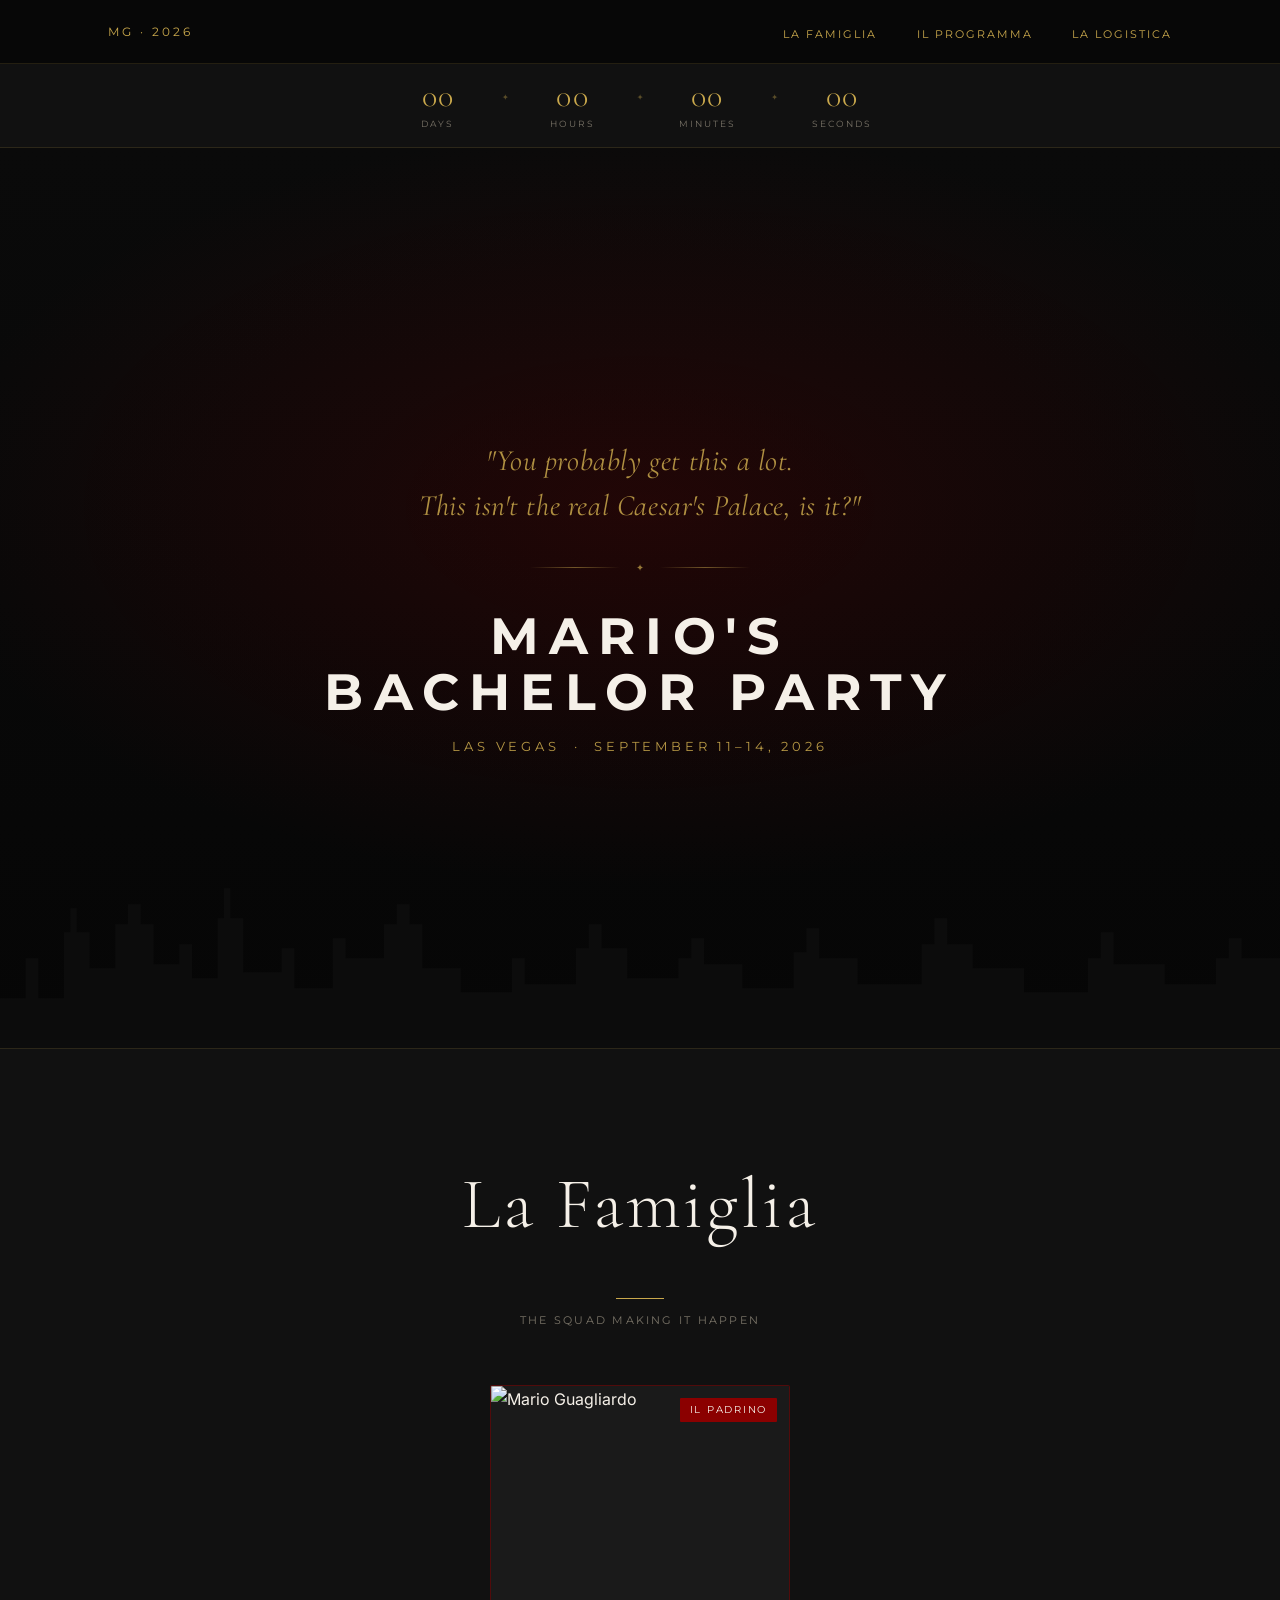
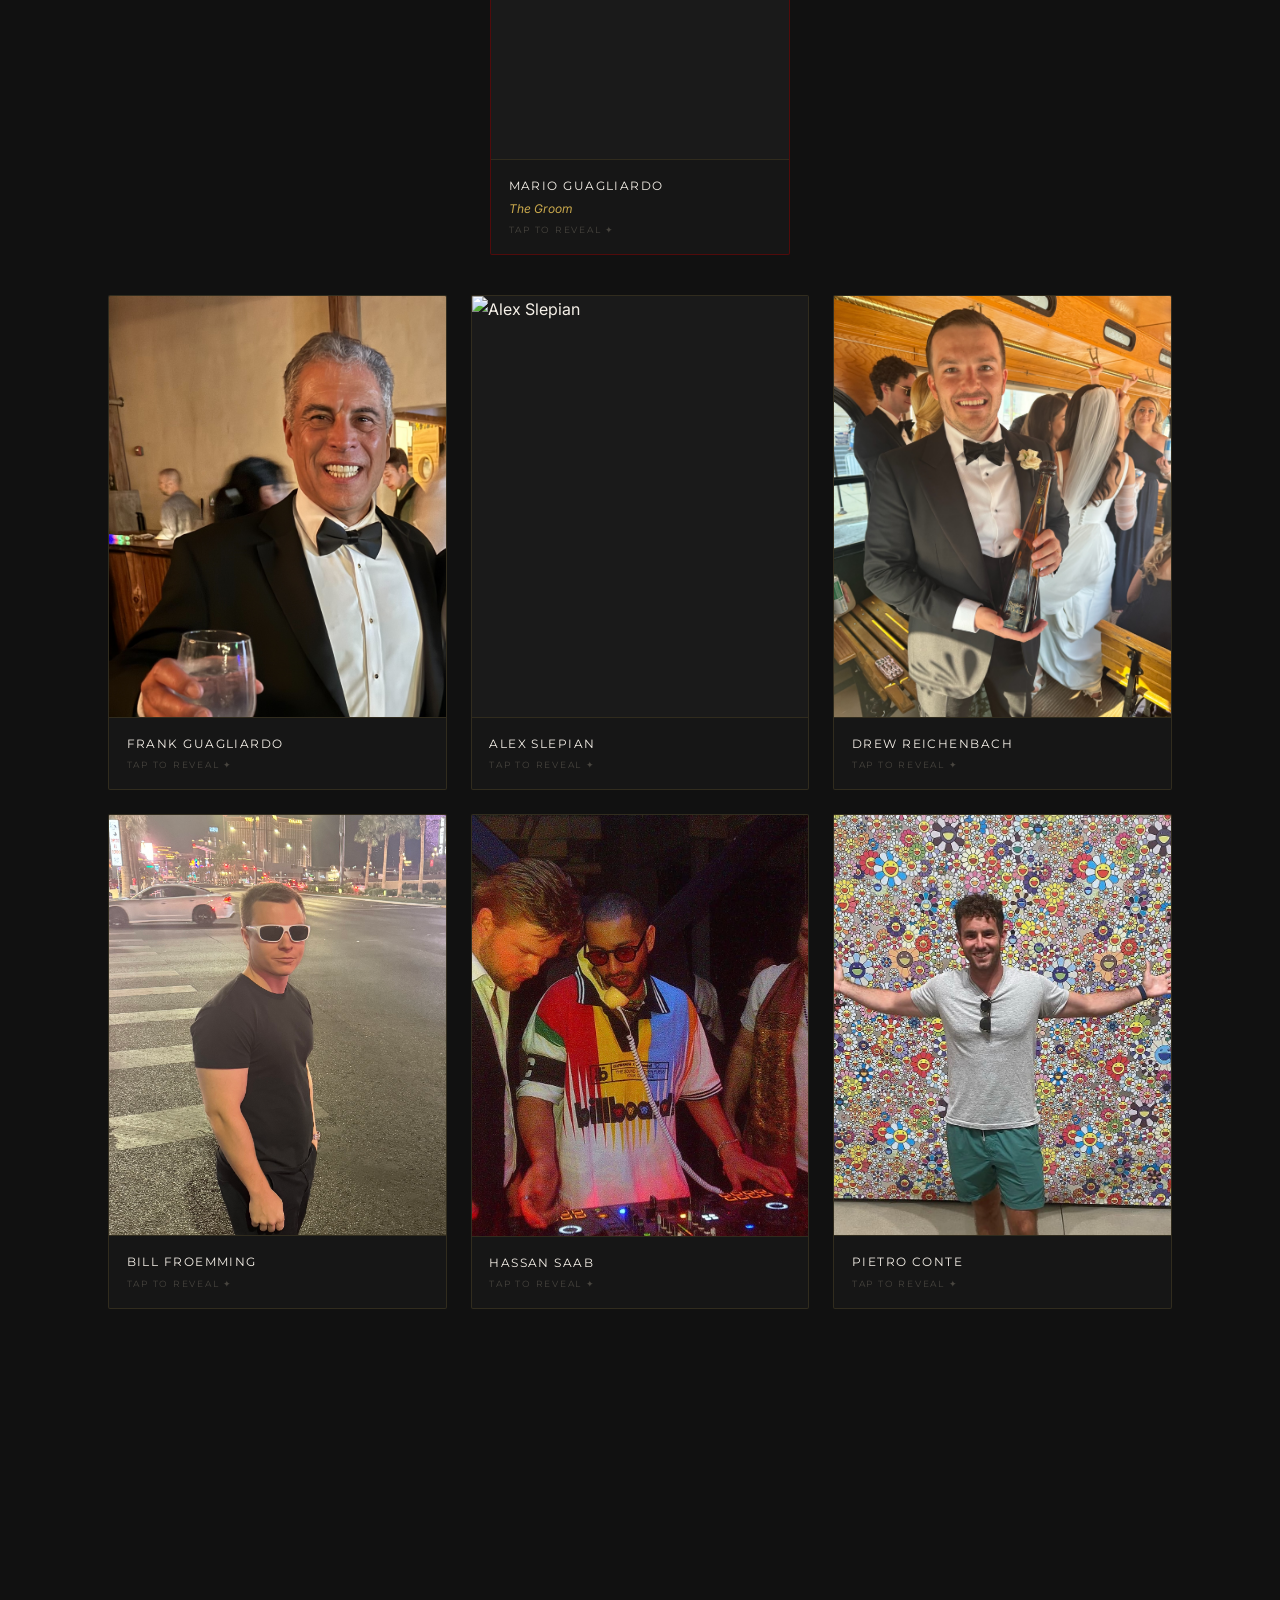
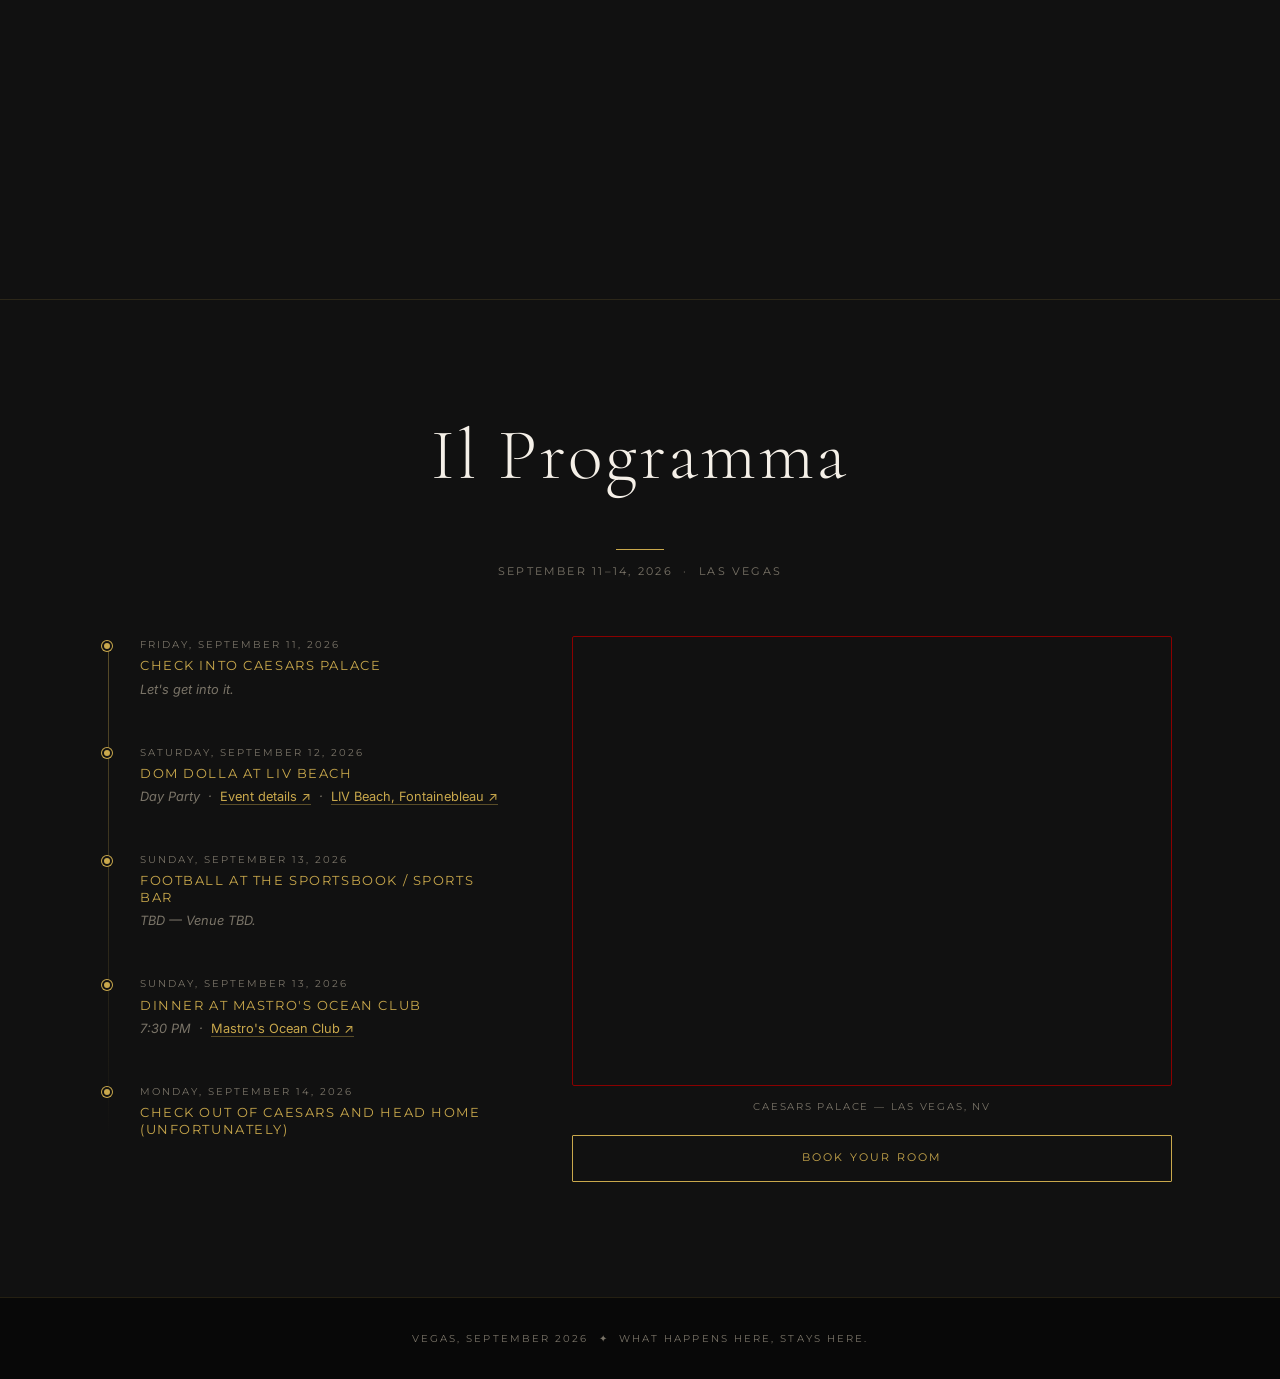
==== index.html @ d6c23fb6 "Add bio for Jack Purdy Co-Authored-By: Claude Opus 4.8 <noreply@anthropic.com>" ====
<!DOCTYPE html>
<html lang="en">
<head>
  <meta charset="UTF-8" />
  <meta name="viewport" content="width=device-width, initial-scale=1.0" />
  <title>Mario's Bachelor Party — Las Vegas 2026</title>
  <link rel="preconnect" href="https://fonts.googleapis.com" />
  <link rel="preconnect" href="https://fonts.gstatic.com" crossorigin />
  <link href="https://fonts.googleapis.com/css2?family=Cormorant+Garamond:ital,wght@0,300;0,400;1,400;1,600&family=Inter:wght@400;600&family=Montserrat:wght@600;700&display=swap" rel="stylesheet" />
  <link rel="stylesheet" href="styles.css" />
</head>
<body>

  <!-- NAV -->
  <nav class="nav" id="nav">
    <div class="nav__inner">
      <span class="nav__logo">MG · 2026</span>
      <ul class="nav__links">
        <li><a class="nav__link" href="#famiglia">La Famiglia</a></li>
        <li><a class="nav__link" href="#itinerary">Il Programma</a></li>
        <li><a class="nav__link" href="logistica.html">La Logistica</a></li>
      </ul>
      <button class="nav__hamburger" id="navHamburger" aria-label="Menu">
        <span></span><span></span><span></span>
      </button>
    </div>
    <div class="nav__mobile" id="navMobile">
      <a class="nav__mobile-link" href="#famiglia">La Famiglia</a>
      <a class="nav__mobile-link" href="#itinerary">Il Programma</a>
      <a class="nav__mobile-link" href="logistica.html">La Logistica</a>
    </div>
  </nav>

  <!-- COUNTDOWN -->
  <div class="countdown" id="countdown">
    <div class="countdown__unit">
      <span class="countdown__num" id="cd-days">--</span>
      <span class="countdown__label">Days</span>
    </div>
    <span class="countdown__sep">✦</span>
    <div class="countdown__unit">
      <span class="countdown__num" id="cd-hours">--</span>
      <span class="countdown__label">Hours</span>
    </div>
    <span class="countdown__sep">✦</span>
    <div class="countdown__unit">
      <span class="countdown__num" id="cd-minutes">--</span>
      <span class="countdown__label">Minutes</span>
    </div>
    <span class="countdown__sep">✦</span>
    <div class="countdown__unit">
      <span class="countdown__num" id="cd-seconds">--</span>
      <span class="countdown__label">Seconds</span>
    </div>
  </div>

  <!-- HERO -->
  <section class="hero" id="hero">
    <div class="hero__bg"></div>
    <div class="hero__content">
      <p class="hero__quote">
        "You probably get this a lot.<br />
        This isn't the real Caesar's Palace, is it?"
      </p>
      <div class="hero__divider">
        <span class="hero__divider-line"></span>
        <span class="hero__divider-ornament">✦</span>
        <span class="hero__divider-line"></span>
      </div>
      <h1 class="hero__title">Mario's Bachelor Party</h1>
      <p class="hero__date">Las Vegas &nbsp;·&nbsp; September 11&ndash;14, 2026</p>
    </div>
    <div class="hero__skyline"></div>
  </section>

  <!-- LA FAMIGLIA -->
  <section class="famiglia" id="famiglia">
    <div class="container">
      <h2 class="section-title">La Famiglia</h2>
      <p class="section-subtitle">The squad making it happen</p>

      <!-- Groom featured -->
      <div class="famiglia__groom-row">
        <div class="famiglia__card famiglia__card--groom is-flippable">
          <div class="card__inner">
            <div class="card__face card__face--front">
              <div class="famiglia__photo-wrap">
                <img src="images/mario.jpg" alt="Mario Guagliardo" loading="lazy" />
                <span class="famiglia__badge">Il Padrino</span>
              </div>
              <div class="famiglia__info">
                <p class="famiglia__name">Mario Guagliardo</p>
                <p class="famiglia__role">The Groom</p>
                <p class="famiglia__hint">Tap to reveal ✦</p>
              </div>
            </div>
            <div class="card__face card__face--back">
              <div class="card__back-content">
                <p class="card__back-name">Mario Guagliardo</p>
                <p class="card__back-epithet">The Italian Stallion</p>
                <div class="card__back-divider"></div>
                <p class="card__back-bio">The man of the hour. The reason we are all descending upon Las Vegas for a weekend that will not be forgotten. Enough said.</p>
              </div>
            </div>
          </div>
        </div>
      </div>

      <!-- Rest of the crew -->
      <div class="famiglia__grid">

        <!-- Frank Guagliardo — flip -->
        <div class="famiglia__card is-flippable">
          <div class="card__inner">
            <div class="card__face card__face--front">
              <div class="famiglia__photo-wrap">
                <img src="images/frankGuagliardo.jpg" alt="Frank Guagliardo" loading="lazy" />
              </div>
              <div class="famiglia__info">
                <p class="famiglia__name">Frank Guagliardo</p>
                <p class="famiglia__hint">Tap to reveal ✦</p>
              </div>
            </div>
            <div class="card__face card__face--back">
              <div class="card__back-content">
                <p class="card__back-name">Frank Guagliardo</p>
                <p class="card__back-epithet">The Don</p>
                <div class="card__back-divider"></div>
                <p class="card__back-bio">Father of the groom and the Don of the Guagliardo family. Former proprietor of the world-renowned Piero's Pizza out of the Chicago suburbs, and a cigar connoisseur of the highest order. Word is his humidor keeps a few Cubans that never bothered clearing customs, and he'll never tell you which.</p>
              </div>
            </div>
          </div>
        </div>

        <!-- Alex Slepian — flip -->
        <div class="famiglia__card is-flippable">
          <div class="card__inner">
            <div class="card__face card__face--front">
              <div class="famiglia__photo-wrap">
                <img src="images/alex.jpg" alt="Alex Slepian" loading="lazy" />
              </div>
              <div class="famiglia__info">
                <p class="famiglia__name">Alex Slepian</p>
                <p class="famiglia__hint">Tap to reveal ✦</p>
              </div>
            </div>
            <div class="card__face card__face--back">
              <div class="card__back-content">
                <p class="card__back-name">Alex Slepian</p>
                <p class="card__back-epithet">The King of New York</p>
                <div class="card__back-divider"></div>
                <p class="card__back-bio">Keeps the city's biggest organizations safe from threats they don't even know exist, including zero-day vulnerabilities most people can't even pronounce. Want to travel somewhere? Alex has already been there. Need a reservation? Consider it done.</p>
              </div>
            </div>
          </div>
        </div>

        <!-- Drew Reichenbach — flip -->
        <div class="famiglia__card is-flippable">
          <div class="card__inner">
            <div class="card__face card__face--front">
              <div class="famiglia__photo-wrap">
                <img src="images/drew.JPG" alt="Drew Reichenbach" loading="lazy" />
              </div>
              <div class="famiglia__info">
                <p class="famiglia__name">Drew Reichenbach</p>
                <p class="famiglia__hint">Tap to reveal ✦</p>
              </div>
            </div>
            <div class="card__face card__face--back">
              <div class="card__back-content">
                <p class="card__back-name">Drew Reichenbach</p>
                <p class="card__back-epithet">The Brooklyn Blur</p>
                <div class="card__back-divider"></div>
                <p class="card__back-bio">Closes nine-figure M&amp;A deals before lunch, then outruns the whole borough by sunset. They say you can't see him coming. Just like his offers.</p>
              </div>
            </div>
          </div>
        </div>

        <!-- Bill Froemming — flip -->
        <div class="famiglia__card is-flippable">
          <div class="card__inner">
            <div class="card__face card__face--front">
              <div class="famiglia__photo-wrap">
                <img src="images/bill.jpg" alt="Bill Froemming" loading="lazy" />
              </div>
              <div class="famiglia__info">
                <p class="famiglia__name">Bill Froemming</p>
                <p class="famiglia__hint">Tap to reveal ✦</p>
              </div>
            </div>
            <div class="card__face card__face--back">
              <div class="card__back-content">
                <p class="card__back-name">Bill Froemming</p>
                <p class="card__back-epithet">The Consigliere</p>
                <div class="card__back-divider"></div>
                <p class="card__back-bio">Silicon Valley's most prolific agentic AI auditing expert. Once Bill gets going, you can't stop him. Like a slot machine that hit jackpot and never stopped spinning. Vegas doesn't know what's coming.</p>
              </div>
            </div>
          </div>
        </div>

        <!-- Hassan Saab — flip -->
        <div class="famiglia__card is-flippable">
          <div class="card__inner">
            <div class="card__face card__face--front">
              <div class="famiglia__photo-wrap">
                <img src="images/hassan.jpg" alt="Hassan Saab" loading="lazy" />
              </div>
              <div class="famiglia__info">
                <p class="famiglia__name">Hassan Saab</p>
                <p class="famiglia__hint">Tap to reveal ✦</p>
              </div>
            </div>
            <div class="card__face card__face--back">
              <div class="card__back-content">
                <p class="card__back-name">Hassan Saab</p>
                <p class="card__back-epithet">Guapi Papi</p>
                <div class="card__back-divider"></div>
                <p class="card__back-bio">Forward deployed engineer by day. By night, he becomes Guapi Papi: DJ, smoke machine, and honorary Colombian national. The family's international man of mystery, and he never misses a drop.</p>
              </div>
            </div>
          </div>
        </div>

        <!-- Pietro Conte — flip -->
        <div class="famiglia__card is-flippable">
          <div class="card__inner">
            <div class="card__face card__face--front">
              <div class="famiglia__photo-wrap">
                <img src="images/pietro.jpg" alt="Pietro Conte" loading="lazy" />
              </div>
              <div class="famiglia__info">
                <p class="famiglia__name">Pietro Conte</p>
                <p class="famiglia__hint">Tap to reveal ✦</p>
              </div>
            </div>
            <div class="card__face card__face--back">
              <div class="card__back-content">
                <p class="card__back-name">Pietro Conte</p>
                <p class="card__back-epithet">The OG</p>
                <div class="card__back-divider"></div>
                <p class="card__back-bio">A true Italian OG from the formidable streets of Addison, Illinois. The longest-standing member of La Famiglia, he's known Mario before any of us. Currently the best-dressed man in Marina Del Rey, and it isn't close.</p>
              </div>
            </div>
          </div>
        </div>

        <!-- Adam Howaniec — flip -->
        <div class="famiglia__card is-flippable">
          <div class="card__inner">
            <div class="card__face card__face--front">
              <div class="famiglia__photo-wrap">
                <img src="images/adam.jpg" alt="Adam Howaniec" loading="lazy" />
              </div>
              <div class="famiglia__info">
                <p class="famiglia__name">Adam Howaniec</p>
                <p class="famiglia__hint">Tap to reveal ✦</p>
              </div>
            </div>
            <div class="card__face card__face--back">
              <div class="card__back-content">
                <p class="card__back-name">Adam Howaniec</p>
                <p class="card__back-epithet">The Cincinnati Streak</p>
                <div class="card__back-divider"></div>
                <p class="card__back-bio">Cincinnati's most dangerous export. On the mountain he's a streak of lightning. Blink and he's already at the bottom, three drinks deep into après ski, wondering what took you so long.</p>
              </div>
            </div>
          </div>
        </div>

        <!-- Jack Purdy — flip -->
        <div class="famiglia__card is-flippable">
          <div class="card__inner">
            <div class="card__face card__face--front">
              <div class="famiglia__photo-wrap">
                <img src="images/jack2.jpg" alt="Jack Purdy" loading="lazy" />
              </div>
              <div class="famiglia__info">
                <p class="famiglia__name">Jack Purdy</p>
                <p class="famiglia__hint">Tap to reveal ✦</p>
              </div>
            </div>
            <div class="card__face card__face--back">
              <div class="card__back-content">
                <p class="card__back-name">Jack Purdy</p>
                <p class="card__back-epithet">Triple Levered</p>
                <div class="card__back-divider"></div>
                <p class="card__back-bio">A Manhattan finance guy who lives triple levered, in the markets and everywhere else. Shares a birthday with Bryce Harper, though only one of them brings it up. Rode with the groom for Indiana's Rose Bowl and national championship victories, and is happiest in Miami: poolside, sprawled across the largest surface he can find.</p>
              </div>
            </div>
          </div>
        </div>

        <!-- Charlie Kelsey — flip -->
        <div class="famiglia__card is-flippable">
          <div class="card__inner">
            <div class="card__face card__face--front">
              <div class="famiglia__photo-wrap">
                <img src="images/charlie.jpeg" alt="Charlie Kelsey" loading="lazy" />
              </div>
              <div class="famiglia__info">
                <p class="famiglia__name">Charlie Kelsey</p>
                <p class="famiglia__hint">Tap to reveal ✦</p>
              </div>
            </div>
            <div class="card__face card__face--back">
              <div class="card__back-content">
                <p class="card__back-name">Charlie Kelsey</p>
                <p class="card__back-epithet">The Closing Argument</p>
                <div class="card__back-divider"></div>
                <p class="card__back-bio">Hailing from the hills of Palo Alto, Charlie can find a loophole in any contract before you've finished reading the first page. On weekends he's fully unreachable — 49ers bucket hat locked in, cornhole bag in hand, posted at Tower 22 in Santa Monica, not a single billable hour in sight.</p>
              </div>
            </div>
          </div>
        </div>

        <!-- Jason Aarni — flip -->
        <div class="famiglia__card is-flippable">
          <div class="card__inner">
            <div class="card__face card__face--front">
              <div class="famiglia__photo-wrap">
                <img src="images/jason.jpeg" alt="Jason Aarni" loading="lazy" />
              </div>
              <div class="famiglia__info">
                <p class="famiglia__name">Jason Aarni</p>
                <p class="famiglia__hint">Tap to reveal ✦</p>
              </div>
            </div>
            <div class="card__face card__face--back">
              <div class="card__back-content">
                <p class="card__back-name">Jason Aarni</p>
                <p class="card__back-epithet">The Liquidity Provider</p>
                <div class="card__back-divider"></div>
                <p class="card__back-bio">Works in crypto, which means he spends all day explaining what he does and nobody's any closer to understanding it. Beats Charlie at cornhole every weekend at Tower 22, a fact Charlie disputes. Has painted his nails, though never pink like Caleb Williams.</p>
              </div>
            </div>
          </div>
        </div>

        <!-- Cal Zahn — flip -->
        <div class="famiglia__card is-flippable">
          <div class="card__inner">
            <div class="card__face card__face--front">
              <div class="famiglia__photo-wrap">
                <img src="images/calZahn.jpg" alt="Cal Zahn" loading="lazy" />
              </div>
              <div class="famiglia__info">
                <p class="famiglia__name">Cal Zahn</p>
                <p class="famiglia__hint">Tap to reveal ✦</p>
              </div>
            </div>
            <div class="card__face card__face--back">
              <div class="card__back-content">
                <p class="card__back-name">Cal Zahn</p>
                <p class="card__back-epithet">The Doctor Is In</p>
                <div class="card__back-divider"></div>
                <p class="card__back-bio">A doctor in training putting down roots in Austin, and a proud Iowa Hawkeye a long way from the cornfields. He ran track back in the day and still moves like it, which explains his standing as the family's resident dance-floor surgeon. Too smart for his own good, and the only man who can diagnose you and out-dance you on the same night.</p>
              </div>
            </div>
          </div>
        </div>

        <!-- Gio Culotta — flip -->
        <div class="famiglia__card is-flippable">
          <div class="card__inner">
            <div class="card__face card__face--front">
              <div class="famiglia__photo-wrap">
                <img src="images/gioCulotta.jpg" alt="Gio Culotta" loading="lazy" />
              </div>
              <div class="famiglia__info">
                <p class="famiglia__name">Gio Culotta</p>
                <p class="famiglia__hint">Tap to reveal ✦</p>
              </div>
            </div>
            <div class="card__face card__face--back">
              <div class="card__back-content">
                <p class="card__back-name">Gio Culotta</p>
                <p class="card__back-epithet">The Rebuttal</p>
                <div class="card__back-divider"></div>
                <p class="card__back-bio">By his own admission, the drunkest girl at the party. Moves freight for a living and talks trash for free, a professional heckler with his sights set squarely on the Closing Argument's crown. Here for exactly one thing: a good time.</p>
              </div>
            </div>
          </div>
        </div>

        <!-- Joseph Eberhardt — flip -->
        <div class="famiglia__card is-flippable">
          <div class="card__inner">
            <div class="card__face card__face--front">
              <div class="famiglia__photo-wrap">
                <img src="images/josephEberhardt.jpg" alt="Joe Eberhardt" loading="lazy" />
              </div>
              <div class="famiglia__info">
                <p class="famiglia__name">Joe Eberhardt</p>
                <p class="famiglia__hint">Tap to reveal ✦</p>
              </div>
            </div>
            <div class="card__face card__face--back">
              <div class="card__back-content">
                <p class="card__back-name">Joe Eberhardt</p>
                <p class="card__back-epithet">The Conductor</p>
                <div class="card__back-divider"></div>
                <p class="card__back-bio">The self-appointed Crossroads of America. He bleeds Purdue black and gold, goes die-hard for anything with Indiana on it, and can clear a plate of wings faster than you can name the sauce. Runs on old-school rap and whiskey, usually at the same time.</p>
              </div>
            </div>
          </div>
        </div>

        <!-- Joe Toia — flip -->
        <div class="famiglia__card is-flippable">
          <div class="card__inner">
            <div class="card__face card__face--front">
              <div class="famiglia__photo-wrap">
                <img src="images/joeToia.jpeg" alt="Joe Toia" loading="lazy" />
              </div>
              <div class="famiglia__info">
                <p class="famiglia__name">Joe Toia</p>
                <p class="famiglia__hint">Tap to reveal ✦</p>
              </div>
            </div>
            <div class="card__face card__face--back">
              <div class="card__back-content">
                <p class="card__back-name">Joe Toia</p>
                <p class="card__back-epithet">Il Cugino</p>
                <div class="card__back-divider"></div>
                <p class="card__back-bio">Blood of the groom and proud of it. He holds it down in Scottsdale with a Captain and Coke never far away, and bleeds Bears blue every fall. Generous enough to share his YouTube TV login with the groom, so Mario never misses a Sunday. Family is family.</p>
              </div>
            </div>
          </div>
        </div>

        <!-- Brian Norton — flip -->
        <div class="famiglia__card is-flippable">
          <div class="card__inner">
            <div class="card__face card__face--front">
              <div class="famiglia__photo-wrap">
                <img src="images/brianNortan.jpg" alt="Brian Norton" loading="lazy" />
              </div>
              <div class="famiglia__info">
                <p class="famiglia__name">Brian Norton</p>
                <p class="famiglia__hint">Tap to reveal ✦</p>
              </div>
            </div>
            <div class="card__face card__face--back">
              <div class="card__back-content">
                <p class="card__back-name">Brian Norton</p>
                <p class="card__back-epithet">The Controller</p>
                <div class="card__back-divider"></div>
                <p class="card__back-bio">Guides planes safely to the ground by day, then attacks a Tough Mudder course like he's clearing it for final approach. A father of two from the Chicago suburbs, die-hard Bears fan, and the fantasy football oracle everyone texts before locking in a lineup.</p>
              </div>
            </div>
          </div>
        </div>

        <!-- Andrew McKean — flip -->
        <div class="famiglia__card is-flippable">
          <div class="card__inner">
            <div class="card__face card__face--front">
              <div class="famiglia__photo-wrap">
                <img src="images/andrewMckean.jpeg" alt="Andrew McKean" loading="lazy" />
              </div>
              <div class="famiglia__info">
                <p class="famiglia__name">Andrew McKean</p>
                <p class="famiglia__hint">Tap to reveal ✦</p>
              </div>
            </div>
            <div class="card__face card__face--back">
              <div class="card__back-content">
                <p class="card__back-name">Andrew McKean</p>
                <p class="card__back-epithet">The Mile High Cowboy</p>
                <div class="card__back-divider"></div>
                <p class="card__back-bio">A die-hard Cowboys fan marooned in the mountains of Denver, where he's one saddle and a pair of spurs short of the real thing. Highland Park Giant turned Indiana Hoosier, now a father of two who thrives as the grill master with an IPA in hand. Yeehaw, a mile above sea level.</p>
              </div>
            </div>
          </div>
        </div>

      </div>
    </div>
  </section>

  <!-- ITINERARY -->
  <section class="itinerary" id="itinerary">
    <div class="container">
      <h2 class="section-title">Il Programma</h2>
      <p class="section-subtitle">September 11&ndash;14, 2026 &nbsp;·&nbsp; Las Vegas</p>
      <div class="itinerary__layout">

        <div class="itinerary__timeline-wrap">
          <ol class="timeline">
            <li class="timeline__event timeline__event--confirmed">
              <div class="timeline__node"></div>
              <p class="timeline__date">Friday, September 11, 2026</p>
              <p class="timeline__event-name">Check into Caesars Palace</p>
              <p class="timeline__detail">Let's get into it.</p>
            </li>
            <li class="timeline__event timeline__event--confirmed">
              <div class="timeline__node"></div>
              <p class="timeline__date">Saturday, September 12, 2026</p>
              <p class="timeline__event-name">Dom Dolla at LIV Beach</p>
              <p class="timeline__detail">
                Day Party &nbsp;&middot;&nbsp;
                <a href="https://www.fontainebleaulasvegas.com/nightlife/liv/dom-dolla/" target="_blank" rel="noopener noreferrer">Event details &#8599;</a>
                &nbsp;&middot;&nbsp;
                <a href="https://maps.google.com/?q=LIV+Beach+Fontainebleau+Las+Vegas" target="_blank" rel="noopener noreferrer">LIV Beach, Fontainebleau &#8599;</a>
              </p>
            </li>
            <li class="timeline__event timeline__event--confirmed">
              <div class="timeline__node"></div>
              <p class="timeline__date">Sunday, September 13, 2026</p>
              <p class="timeline__event-name">Football at the Sportsbook / Sports Bar</p>
              <p class="timeline__detail">TBD &mdash; Venue TBD.</p>
            </li>
            <li class="timeline__event timeline__event--confirmed">
              <div class="timeline__node"></div>
              <p class="timeline__date">Sunday, September 13, 2026</p>
              <p class="timeline__event-name">Dinner at Mastro's Ocean Club</p>
              <p class="timeline__detail">
                7:30 PM &nbsp;&middot;&nbsp;
                <a href="https://maps.google.com/?q=Mastro's+Ocean+Club+Las+Vegas" target="_blank" rel="noopener noreferrer">Mastro's Ocean Club &#8599;</a>
              </p>
            </li>
            <li class="timeline__event timeline__event--confirmed">
              <div class="timeline__node"></div>
              <p class="timeline__date">Monday, September 14, 2026</p>
              <p class="timeline__event-name">Check Out of Caesars and Head Home (Unfortunately)</p>
            </li>
          </ol>
        </div>

        <div class="itinerary__map-col">
          <div class="itinerary__map-wrap">
            <iframe
              src="https://maps.google.com/maps?q=Caesars+Palace+Las+Vegas&t=&z=16&ie=UTF8&iwloc=&output=embed"
              title="Caesars Palace Las Vegas"
              allowfullscreen
              loading="lazy"
              referrerpolicy="no-referrer-when-downgrade">
            </iframe>
          </div>
          <p class="itinerary__map-label">Caesars Palace &mdash; Las Vegas, NV</p>
          <a
            class="itinerary__book-btn"
            href="https://www.caesars.com/book/room-list?arrivalDate=09/11/2026&departureDate=09/14/2026&dateSearchFormat=exact-dates&propCode=clv"
            target="_blank"
            rel="noopener noreferrer"
          >Book Your Room</a>
        </div>

      </div>
    </div>
  </section>

  <!-- FOOTER -->
  <footer class="footer">
    <p class="footer__text">Vegas, September 2026 &nbsp;✦&nbsp; What happens here, stays here.</p>
  </footer>

  <script src="script.js"></script>
</body>
</html>
---- styles.css ----
/* ============================================================
   TOKENS
   ============================================================ */
:root {
  --color-bg:       #080808;
  --color-surface:  #111111;
  --color-surface2: #161616;
  --color-red:      #8B0000;
  --color-gold:     #C9A84C;
  --color-gold-pop: #FFD700;
  --color-text:     #F5F0E8;
  --color-muted:    #7a7468;
  --color-border:   rgba(201, 168, 76, 0.15);
  --flights-line:   rgba(201, 168, 76, 0.35);

  --font-headline: 'Cormorant Garamond', Georgia, serif;
  --font-body:     'Inter', system-ui, sans-serif;
  --font-label:    'Montserrat', sans-serif;

  --nav-height: 64px;
  --container-max: 1160px;
  --container-pad: clamp(1.25rem, 5vw, 3rem);
  --section-pad: clamp(5rem, 9vw, 8rem);

  --ease: cubic-bezier(0.4, 0, 0.2, 1);
}

/* ============================================================
   RESET & BASE
   ============================================================ */
*, *::before, *::after { box-sizing: border-box; margin: 0; padding: 0; }

html { scroll-behavior: smooth; }

body {
  background: var(--color-bg);
  color: var(--color-text);
  font-family: var(--font-body);
  font-size: clamp(0.9rem, 1.5vw, 1rem);
  line-height: 1.65;
  -webkit-font-smoothing: antialiased;
  overflow-x: hidden;
}

img { display: block; max-width: 100%; }

/* ============================================================
   UTILITIES
   ============================================================ */
.container {
  max-width: var(--container-max);
  margin: 0 auto;
  padding: 0 var(--container-pad);
}

.section-title {
  font-family: var(--font-headline);
  font-size: clamp(2.8rem, 6vw, 4.5rem);
  font-weight: 300;
  letter-spacing: 0.04em;
  text-align: center;
  color: var(--color-text);
  line-height: 1.1;
}

.section-title::after {
  content: '';
  display: block;
  width: 48px;
  height: 1px;
  background: var(--color-gold);
  margin: 0.75em auto 0;
}

.section-subtitle {
  font-family: var(--font-label);
  font-size: 0.7rem;
  letter-spacing: 0.2em;
  text-transform: uppercase;
  color: var(--color-muted);
  text-align: center;
  margin-top: 0.75rem;
  margin-bottom: 3.5rem;
}

/* ============================================================
   NAV
   ============================================================ */
.nav {
  position: sticky;
  top: 0;
  z-index: 1000;
  background: rgba(8, 8, 8, 0.92);
  -webkit-backdrop-filter: blur(14px);
  backdrop-filter: blur(14px);
  border-bottom: 1px solid var(--color-border);
  height: var(--nav-height);
}

.nav__inner {
  max-width: var(--container-max);
  margin: 0 auto;
  padding: 0 var(--container-pad);
  height: var(--nav-height);
  display: flex;
  align-items: center;
  justify-content: space-between;
}

.nav__logo {
  font-family: var(--font-label);
  font-size: 0.75rem;
  letter-spacing: 0.25em;
  color: var(--color-gold);
  text-transform: uppercase;
}

.nav__links {
  display: flex;
  gap: 2.5rem;
  list-style: none;
}

.nav__link {
  font-family: var(--font-label);
  font-size: 0.68rem;
  letter-spacing: 0.18em;
  text-transform: uppercase;
  color: var(--color-gold);
  text-decoration: none;
  position: relative;
  transition: color 0.2s var(--ease);
}

.nav__link::after {
  content: '';
  position: absolute;
  bottom: -3px;
  left: 0;
  width: 0;
  height: 1px;
  background: var(--color-gold-pop);
  transition: width 0.25s var(--ease);
}

.nav__link:hover { color: var(--color-gold-pop); }
.nav__link:hover::after,
.nav__link--active::after { width: 100%; }
.nav__link--active { color: var(--color-gold-pop); }

/* Hamburger */
.nav__hamburger {
  display: none;
  flex-direction: column;
  gap: 5px;
  background: none;
  border: none;
  cursor: pointer;
  padding: 4px;
}

.nav__hamburger span {
  display: block;
  width: 22px;
  height: 1.5px;
  background: var(--color-gold);
  transition: transform 0.2s var(--ease), opacity 0.2s;
}

.nav__hamburger.is-open span:nth-child(1) { transform: translateY(6.5px) rotate(45deg); }
.nav__hamburger.is-open span:nth-child(2) { opacity: 0; }
.nav__hamburger.is-open span:nth-child(3) { transform: translateY(-6.5px) rotate(-45deg); }

/* Mobile nav drawer */
.nav__mobile {
  display: none;
  flex-direction: column;
  background: rgba(8, 8, 8, 0.98);
  border-top: 1px solid var(--color-border);
  padding: 1.25rem var(--container-pad);
  gap: 1.25rem;
}

.nav__mobile.is-open { display: flex; }

.nav__mobile-link {
  font-family: var(--font-label);
  font-size: 0.75rem;
  letter-spacing: 0.18em;
  text-transform: uppercase;
  color: var(--color-gold);
  text-decoration: none;
}

@media (max-width: 640px) {
  .nav__links { display: none; }
  .nav__hamburger { display: flex; }
}

/* ============================================================
   HERO
   ============================================================ */
.hero {
  position: relative;
  height: 100vh;
  min-height: 620px;
  display: flex;
  align-items: center;
  justify-content: center;
  overflow: hidden;
}

.hero__bg {
  position: absolute;
  inset: 0;
  background:
    radial-gradient(ellipse 80% 60% at 50% 40%, rgba(100, 0, 0, 0.28) 0%, transparent 70%),
    linear-gradient(to bottom, #0a0a0a 0%, #060606 100%);
}

/* Vegas skyline silhouette */
.hero__skyline {
  position: absolute;
  bottom: 0;
  left: 0;
  right: 0;
  height: 200px;
  background: #0c0c0c;
  clip-path: polygon(
    0% 100%,
    0% 75%,
    2% 75%,   2% 55%,   3% 55%,   3% 75%,
    5% 75%,   5% 42%,   5.5% 42%, 5.5% 30%,  6% 30%,  6% 42%,
    7% 42%,   7% 60%,
    9% 60%,   9% 38%,   10% 38%,  10% 28%,   11% 28%, 11% 38%,
    12% 38%,  12% 58%,
    14% 58%,  14% 48%,  15% 48%,  15% 65%,
    17% 65%,  17% 35%,  17.5% 35%, 17.5% 20%, 18% 20%, 18% 35%,
    19% 35%,  19% 62%,
    22% 62%,  22% 50%,  23% 50%,  23% 70%,
    26% 70%,  26% 45%,  27% 45%,  27% 55%,
    30% 55%,  30% 38%,  31% 38%,  31% 28%,   32% 28%, 32% 38%,
    33% 38%,  33% 60%,
    36% 60%,  36% 72%,
    40% 72%,  40% 55%,  41% 55%,  41% 68%,
    45% 68%,  45% 50%,  46% 50%,  46% 38%,   47% 38%, 47% 50%,
    49% 50%,  49% 65%,
    53% 65%,  53% 55%,  54% 55%,  54% 45%,   55% 45%, 55% 58%,
    58% 58%,  58% 70%,
    62% 70%,  62% 52%,  63% 52%,  63% 40%,   64% 40%, 64% 55%,
    67% 55%,  67% 68%,
    72% 68%,  72% 48%,  73% 48%,  73% 35%,   74% 35%, 74% 48%,
    76% 48%,  76% 60%,
    80% 60%,  80% 72%,
    85% 72%,  85% 55%,  86% 55%,  86% 42%,   87% 42%, 87% 58%,
    91% 58%,  91% 68%,
    95% 68%,  95% 55%,  96% 55%,  96% 45%,   97% 45%, 97% 55%,
    100% 55%, 100% 100%
  );
}

.hero__content {
  position: relative;
  z-index: 2;
  text-align: center;
  padding: 0 var(--container-pad);
  max-width: 800px;
}

.hero__quote {
  font-family: var(--font-headline);
  font-style: italic;
  font-size: clamp(1.2rem, 2.8vw, 1.85rem);
  font-weight: 400;
  color: var(--color-gold);
  opacity: 0.85;
  line-height: 1.5;
  letter-spacing: 0.02em;
}

.hero__divider {
  display: flex;
  align-items: center;
  gap: 1rem;
  margin: 2rem auto;
  width: 220px;
}

.hero__divider-line {
  flex: 1;
  height: 1px;
  background: linear-gradient(to right, transparent, var(--color-gold), transparent);
  opacity: 0.5;
}

.hero__divider-ornament {
  font-size: 0.6rem;
  color: var(--color-gold);
  opacity: 0.7;
}

.hero__title {
  font-family: var(--font-label);
  font-size: clamp(1.6rem, 4.5vw, 3.2rem);
  font-weight: 700;
  letter-spacing: 0.2em;
  text-transform: uppercase;
  color: var(--color-text);
  line-height: 1.1;
}

.hero__date {
  font-family: var(--font-label);
  font-size: clamp(0.65rem, 1.4vw, 0.8rem);
  letter-spacing: 0.3em;
  text-transform: uppercase;
  color: var(--color-gold);
  margin-top: 1rem;
  opacity: 0.9;
}

/* ============================================================
   COUNTDOWN
   ============================================================ */
.countdown {
  display: flex;
  align-items: center;
  justify-content: center;
  gap: 2rem;
  background: var(--color-surface);
  border-bottom: 1px solid var(--color-border);
  padding: 1rem var(--container-pad);
}

@media (max-width: 480px) {
  .countdown { gap: 1rem; }
  .countdown__sep { display: none; }
}

.countdown__unit {
  display: flex;
  flex-direction: column;
  align-items: center;
  gap: 0.25rem;
  min-width: 4rem;
}

.countdown__num {
  font-family: var(--font-headline);
  font-size: clamp(1.4rem, 3vw, 2rem);
  font-weight: 300;
  color: var(--color-gold);
  line-height: 1;
  letter-spacing: 0.04em;
}

.countdown__label {
  font-family: var(--font-label);
  font-size: 0.58rem;
  letter-spacing: 0.22em;
  text-transform: uppercase;
  color: var(--color-muted);
}

.countdown__sep {
  font-size: 0.5rem;
  color: var(--color-gold);
  opacity: 0.4;
  margin-bottom: 1rem;
}

@media (max-width: 480px) {
  .countdown { gap: 1rem; }
  .countdown__sep { display: none; }
}

/* ============================================================
   LA FAMIGLIA
   ============================================================ */
.famiglia {
  background: var(--color-surface);
  padding: var(--section-pad) 0;
  border-top: 1px solid var(--color-border);
}

.famiglia__groom-row {
  display: flex;
  justify-content: center;
  margin-bottom: 2.5rem;
}

.famiglia__card--groom {
  width: 300px;
}

.famiglia__grid {
  display: grid;
  grid-template-columns: repeat(3, 1fr);
  gap: 1.5rem;
}

.famiglia__card {
  background: var(--color-surface2);
  border: 1px solid var(--color-border);
  border-radius: 2px;
  overflow: hidden;
  transition: border-color 0.25s var(--ease), transform 0.25s var(--ease);
  opacity: 0;
  transform: translateY(24px);
}

.famiglia__card.is-visible {
  opacity: 1;
  transform: translateY(0);
  transition: opacity 0.55s var(--ease), transform 0.55s var(--ease), border-color 0.25s var(--ease);
}

.famiglia__card:hover {
  border-color: rgba(201, 168, 76, 0.4);
  transform: translateY(-4px);
}

.famiglia__card--groom {
  border-color: rgba(139, 0, 0, 0.5);
}

.famiglia__card--groom:hover {
  border-color: rgba(139, 0, 0, 0.9);
  transform: translateY(-4px);
}

.famiglia__photo-wrap {
  position: relative;
  aspect-ratio: 4 / 5;
  overflow: hidden;
  background: #1a1a1a;
}

.famiglia__photo-wrap img {
  width: 100%;
  height: 100%;
  object-fit: cover;
  object-position: center top;
  transition: transform 0.5s var(--ease);
}

.famiglia__card:hover .famiglia__photo-wrap img {
  transform: scale(1.04);
}

.famiglia__badge {
  position: absolute;
  top: 12px;
  right: 12px;
  background: var(--color-red);
  color: var(--color-text);
  font-family: var(--font-label);
  font-size: 0.6rem;
  letter-spacing: 0.18em;
  text-transform: uppercase;
  padding: 4px 10px;
  border-radius: 1px;
}

.famiglia__info {
  padding: 1rem 1.1rem;
  border-top: 1px solid var(--color-border);
}

.famiglia__name {
  font-family: var(--font-label);
  font-size: 0.75rem;
  letter-spacing: 0.12em;
  text-transform: uppercase;
  color: var(--color-text);
}

.famiglia__role {
  font-family: var(--font-body);
  font-size: 0.75rem;
  color: var(--color-gold);
  margin-top: 0.2rem;
  font-style: italic;
}

/* Flip cards */
.famiglia__card.is-flippable {
  cursor: pointer;
  perspective: 1000px;
}

.card__inner {
  display: grid;
  grid-template-areas: "stack";
  transform-style: preserve-3d;
  transition: transform 0.65s cubic-bezier(0.4, 0, 0.2, 1);
}

.card__face--front,
.card__face--back {
  grid-area: stack;
  backface-visibility: hidden;
  -webkit-backface-visibility: hidden;
}

.card__face--back {
  transform: rotateY(180deg);
  background: var(--color-surface2);
  display: flex;
  align-items: center;
  justify-content: center;
  padding: 2rem 1.5rem;
}

.famiglia__card.is-flipped .card__inner {
  transform: rotateY(180deg);
}

.card__back-content {
  text-align: center;
}

.card__back-name {
  font-family: var(--font-label);
  font-size: 0.7rem;
  letter-spacing: 0.15em;
  text-transform: uppercase;
  color: var(--color-text);
  margin-bottom: 0.5rem;
}

.card__back-epithet {
  font-family: var(--font-headline);
  font-style: italic;
  font-size: 1.3rem;
  color: var(--color-gold);
  margin-bottom: 0.85rem;
  line-height: 1.2;
}

.card__back-divider {
  width: 32px;
  height: 1px;
  background: var(--color-gold);
  opacity: 0.4;
  margin: 0 auto 1rem;
}

.card__back-bio {
  font-size: 0.82rem;
  color: var(--color-muted);
  line-height: 1.75;
}

.famiglia__hint {
  font-family: var(--font-label);
  font-size: 0.55rem;
  letter-spacing: 0.2em;
  text-transform: uppercase;
  color: var(--color-muted);
  opacity: 0.5;
  margin-top: 0.3rem;
}

@media (max-width: 768px) {
  .famiglia__grid { grid-template-columns: repeat(2, 1fr); }
  .famiglia__card--groom { width: 240px; }
}

@media (max-width: 480px) {
  .famiglia__grid { grid-template-columns: 1fr; }
  .famiglia__card--groom { width: 100%; }
}

/* ============================================================
   ITINERARY
   ============================================================ */
.itinerary {
  background: var(--color-surface);
  padding: var(--section-pad) 0;
  border-top: 1px solid var(--color-border);
}

.itinerary__layout {
  display: grid;
  grid-template-columns: 2fr 3fr;
  gap: 4rem;
  align-items: start;
}

/* Timeline */
.timeline {
  list-style: none;
  position: relative;
  padding-left: 2rem;
}

.timeline::before {
  content: '';
  position: absolute;
  left: 0;
  top: 0.4em;
  bottom: 0;
  width: 1px;
  background: linear-gradient(to bottom, var(--color-gold) 0%, transparent 100%);
  opacity: 0.4;
}

.timeline__event {
  position: relative;
  margin-bottom: 2.75rem;
}

.timeline__event:last-child {
  margin-bottom: 0;
}

.timeline__node {
  position: absolute;
  left: -2.35rem;
  top: 0.3em;
  width: 10px;
  height: 10px;
  border-radius: 50%;
  background: var(--color-gold);
  border: 2px solid var(--color-surface);
  box-shadow: 0 0 0 1px var(--color-gold);
}

.timeline__event--tbd .timeline__node {
  background: var(--color-muted);
  box-shadow: 0 0 0 1px var(--color-muted);
}

.timeline__node--hint {
  background: transparent;
  border-color: var(--color-muted);
  box-shadow: 0 0 0 1px var(--color-muted);
  opacity: 0.4;
}

.timeline__date {
  font-family: var(--font-label);
  font-size: 0.62rem;
  letter-spacing: 0.2em;
  text-transform: uppercase;
  color: var(--color-muted);
  margin-bottom: 0.3rem;
}

.timeline__event-name {
  font-family: var(--font-label);
  font-size: 0.82rem;
  letter-spacing: 0.12em;
  text-transform: uppercase;
  line-height: 1.3;
}

.timeline__event--confirmed .timeline__event-name {
  color: var(--color-gold);
}

.timeline__event--tbd .timeline__event-name,
.timeline__event--hint .timeline__event-name {
  color: var(--color-muted);
}

.timeline__detail {
  font-size: 0.8rem;
  color: var(--color-muted);
  margin-top: 0.25rem;
  font-style: italic;
}

.timeline__detail a {
  color: var(--color-gold);
  text-decoration: none;
  font-style: normal;
  border-bottom: 1px solid rgba(201, 168, 76, 0.4);
  transition: color 0.2s var(--ease);
}

.timeline__detail a:hover {
  color: var(--color-gold-pop);
  border-bottom-color: var(--color-gold-pop);
}

/* Map */
.itinerary__map-wrap {
  position: relative;
  border: 1px solid var(--color-red);
  border-radius: 2px;
  overflow: hidden;
  aspect-ratio: 4 / 3;
}

.itinerary__map-wrap iframe {
  width: 100%;
  height: 100%;
  border: 0;
  filter: saturate(0.25) brightness(0.55) contrast(1.2);
}

.itinerary__map-label {
  font-family: var(--font-label);
  font-size: 0.62rem;
  letter-spacing: 0.18em;
  text-transform: uppercase;
  color: var(--color-muted);
  margin-top: 0.75rem;
  text-align: center;
}

.itinerary__book-btn {
  display: block;
  margin-top: 1.25rem;
  padding: 0.85rem 1.5rem;
  background: transparent;
  border: 1px solid var(--color-gold);
  color: var(--color-gold);
  font-family: var(--font-label);
  font-size: 0.68rem;
  letter-spacing: 0.2em;
  text-transform: uppercase;
  text-decoration: none;
  text-align: center;
  border-radius: 1px;
  transition: background 0.22s var(--ease), color 0.22s var(--ease);
}

.itinerary__book-btn:hover {
  background: var(--color-gold);
  color: var(--color-bg);
}

@media (max-width: 768px) {
  .itinerary__layout {
    grid-template-columns: 1fr;
    gap: 2.5rem;
  }
}

/* ============================================================
   LA LOGISTICA
   ============================================================ */
.logistica {
  background: var(--color-surface);
  padding: var(--section-pad) 0;
  border-top: 1px solid var(--color-border);
  min-height: calc(100vh - var(--nav-height));
}

.logistica__block {
  margin-bottom: 3.5rem;
}

.logistica__block:last-of-type {
  margin-bottom: 2rem;
}

.logistica__heading {
  font-family: var(--font-label);
  font-size: 0.78rem;
  font-weight: 700;
  letter-spacing: 0.18em;
  text-transform: uppercase;
  color: var(--color-gold);
  margin-bottom: 1.25rem;
  display: flex;
  align-items: center;
  gap: 0.6rem;
}

.logistica__heading-icon {
  display: inline-flex;
  align-items: center;
  justify-content: center;
  width: 1.5rem;
  height: 1.5rem;
  border: 1px solid var(--color-gold);
  border-radius: 50%;
  font-size: 0.7rem;
  color: var(--color-gold);
}

.logistica__table-wrap {
  overflow-x: auto;
}

.flights {
  width: 100%;
  border-collapse: collapse;
  font-size: 0.85rem;
}

.flights thead th {
  font-family: var(--font-label);
  font-size: 0.6rem;
  letter-spacing: 0.16em;
  text-transform: uppercase;
  color: var(--color-gold);
  text-align: left;
  padding: 1.15rem 1.5rem;
  background: var(--color-surface2);
  border: 1px solid var(--flights-line);
  white-space: nowrap;
}

.flights tbody td {
  padding: 1.25rem 1.5rem;
  border: 1px solid var(--flights-line);
  color: var(--color-text);
  vertical-align: middle;
  white-space: nowrap;
}

.flights tbody tr {
  transition: background 0.2s var(--ease);
}

.flights tbody tr:hover {
  background: rgba(201, 168, 76, 0.04);
}

.flights tbody td[data-label="Family Member"] {
  font-family: var(--font-label);
  font-size: 0.7rem;
  letter-spacing: 0.08em;
  text-transform: uppercase;
}

.flights__track {
  color: var(--color-gold);
  text-decoration: none;
  font-family: var(--font-label);
  font-size: 0.72rem;
  letter-spacing: 0.06em;
  white-space: nowrap;
  transition: color 0.2s var(--ease);
}

.flights__track:hover {
  color: var(--color-gold-pop);
}

.logistica__note {
  font-family: var(--font-body);
  font-size: 0.78rem;
  font-style: italic;
  color: var(--color-muted);
  text-align: center;
  margin-top: 2.5rem;
}

/* Mobile: stack table rows into cards */
@media (max-width: 640px) {
  .logistica__table-wrap {
    border: none;
  }

  .flights thead {
    display: none;
  }

  .flights,
  .flights tbody,
  .flights tr,
  .flights td {
    display: block;
    width: 100%;
  }

  .flights tbody tr {
    border: 1px solid var(--color-border);
    border-radius: 2px;
    margin-bottom: 1rem;
    padding: 0.5rem 0;
  }

  .flights tbody td {
    border: none;
    border-bottom: 1px solid var(--color-border);
    padding: 0.7rem 1.1rem;
    display: flex;
    justify-content: space-between;
    align-items: baseline;
    gap: 1rem;
    white-space: normal;
    text-align: right;
  }

  .flights tbody tr td:last-child {
    border-bottom: none;
  }

  .flights tbody td::before {
    content: attr(data-label);
    font-family: var(--font-label);
    font-size: 0.58rem;
    letter-spacing: 0.16em;
    text-transform: uppercase;
    color: var(--color-muted);
    flex-shrink: 0;
  }

  .flights tbody td[data-label="Family Member"] {
    background: var(--color-surface2);
    color: var(--color-gold);
  }
}

/* ============================================================
   FOOTER
   ============================================================ */
.footer {
  background: var(--color-bg);
  border-top: 1px solid var(--color-border);
  padding: 2rem var(--container-pad);
  text-align: center;
}

.footer__text {
  font-family: var(--font-label);
  font-size: 0.65rem;
  letter-spacing: 0.2em;
  text-transform: uppercase;
  color: var(--color-muted);
}
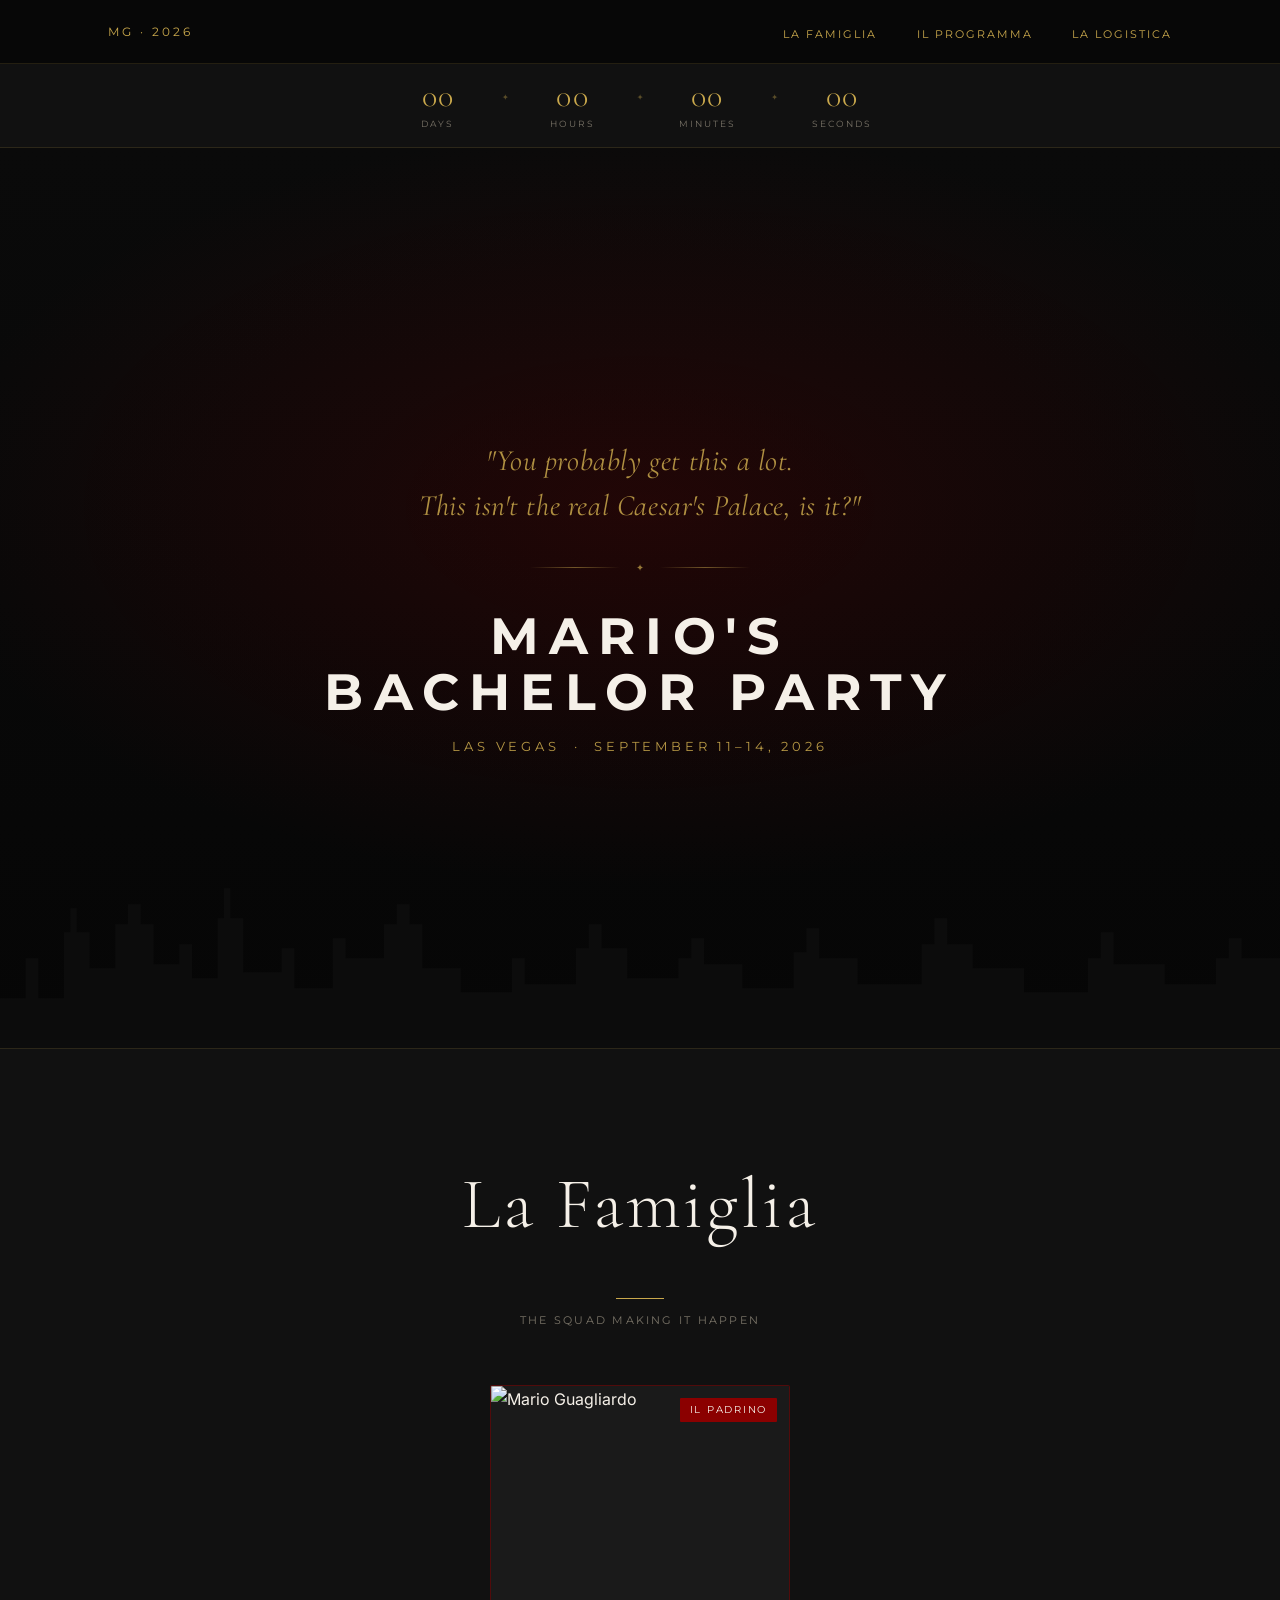
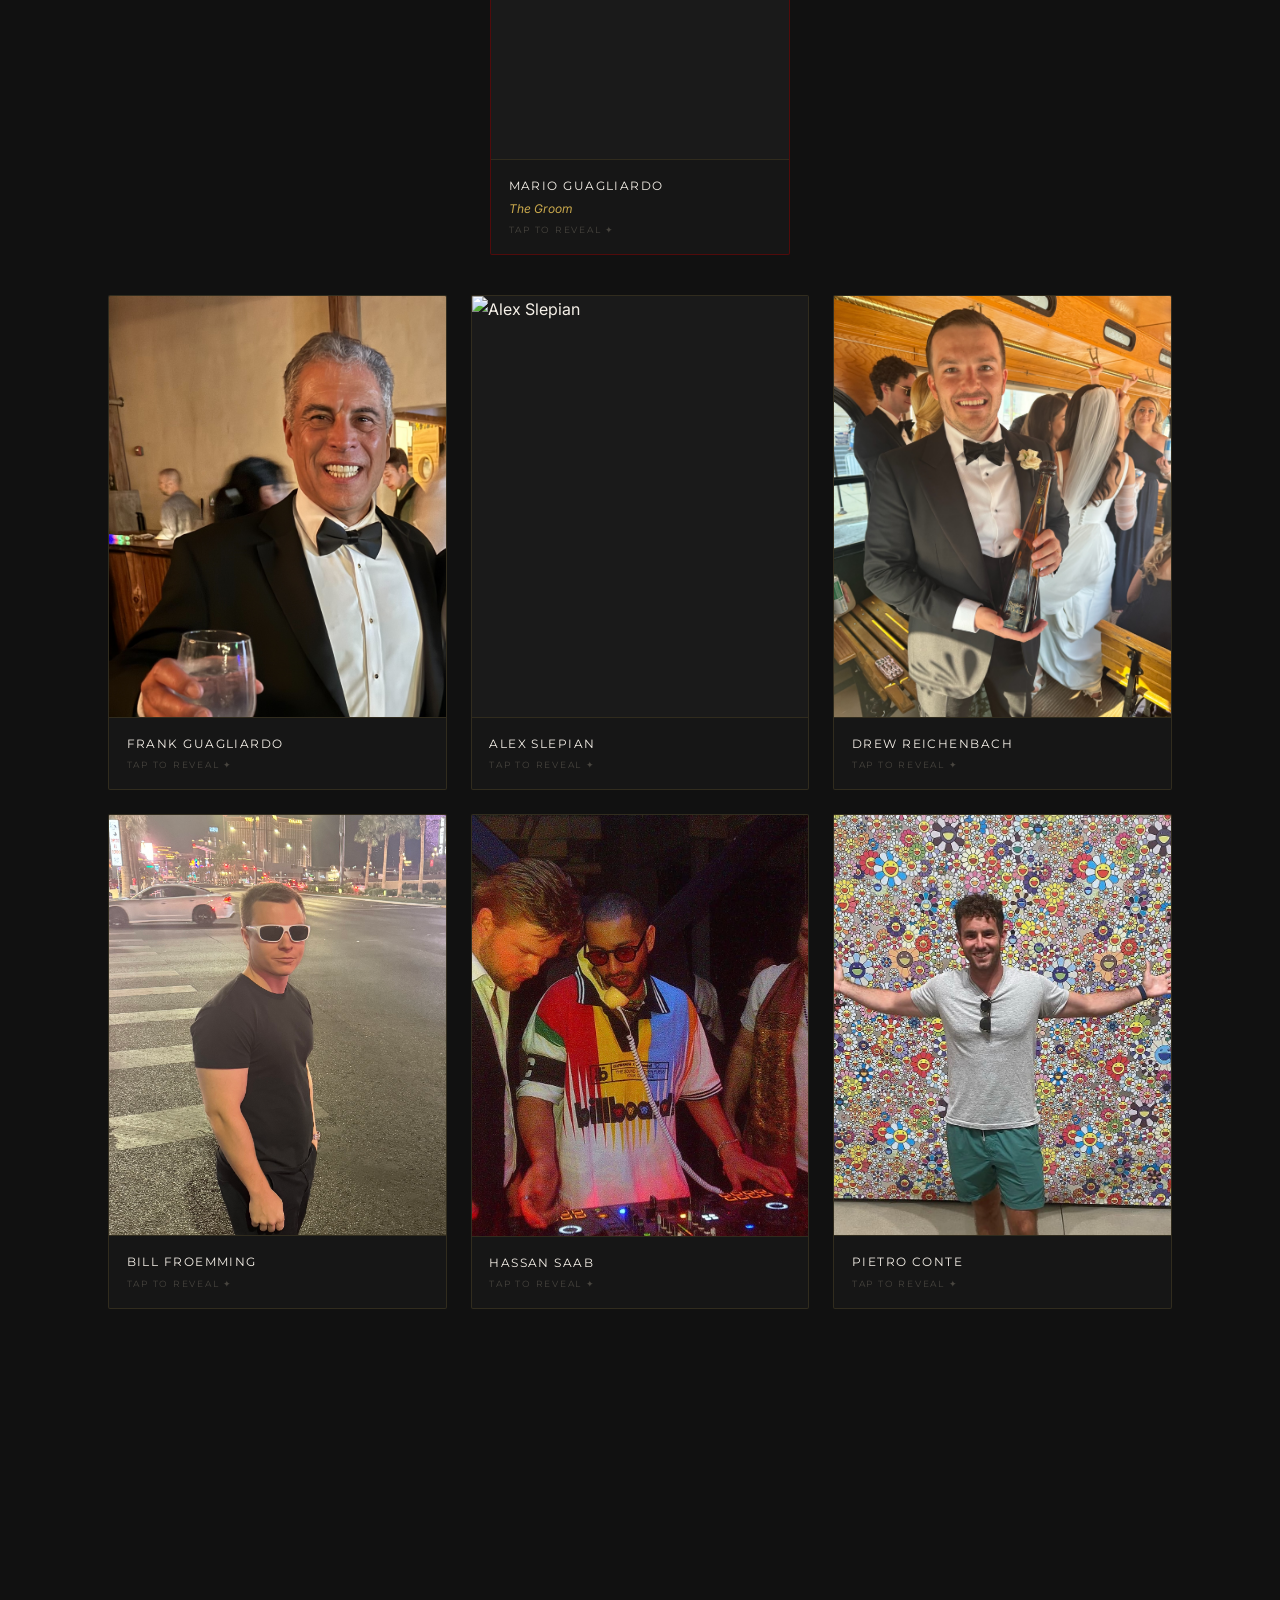
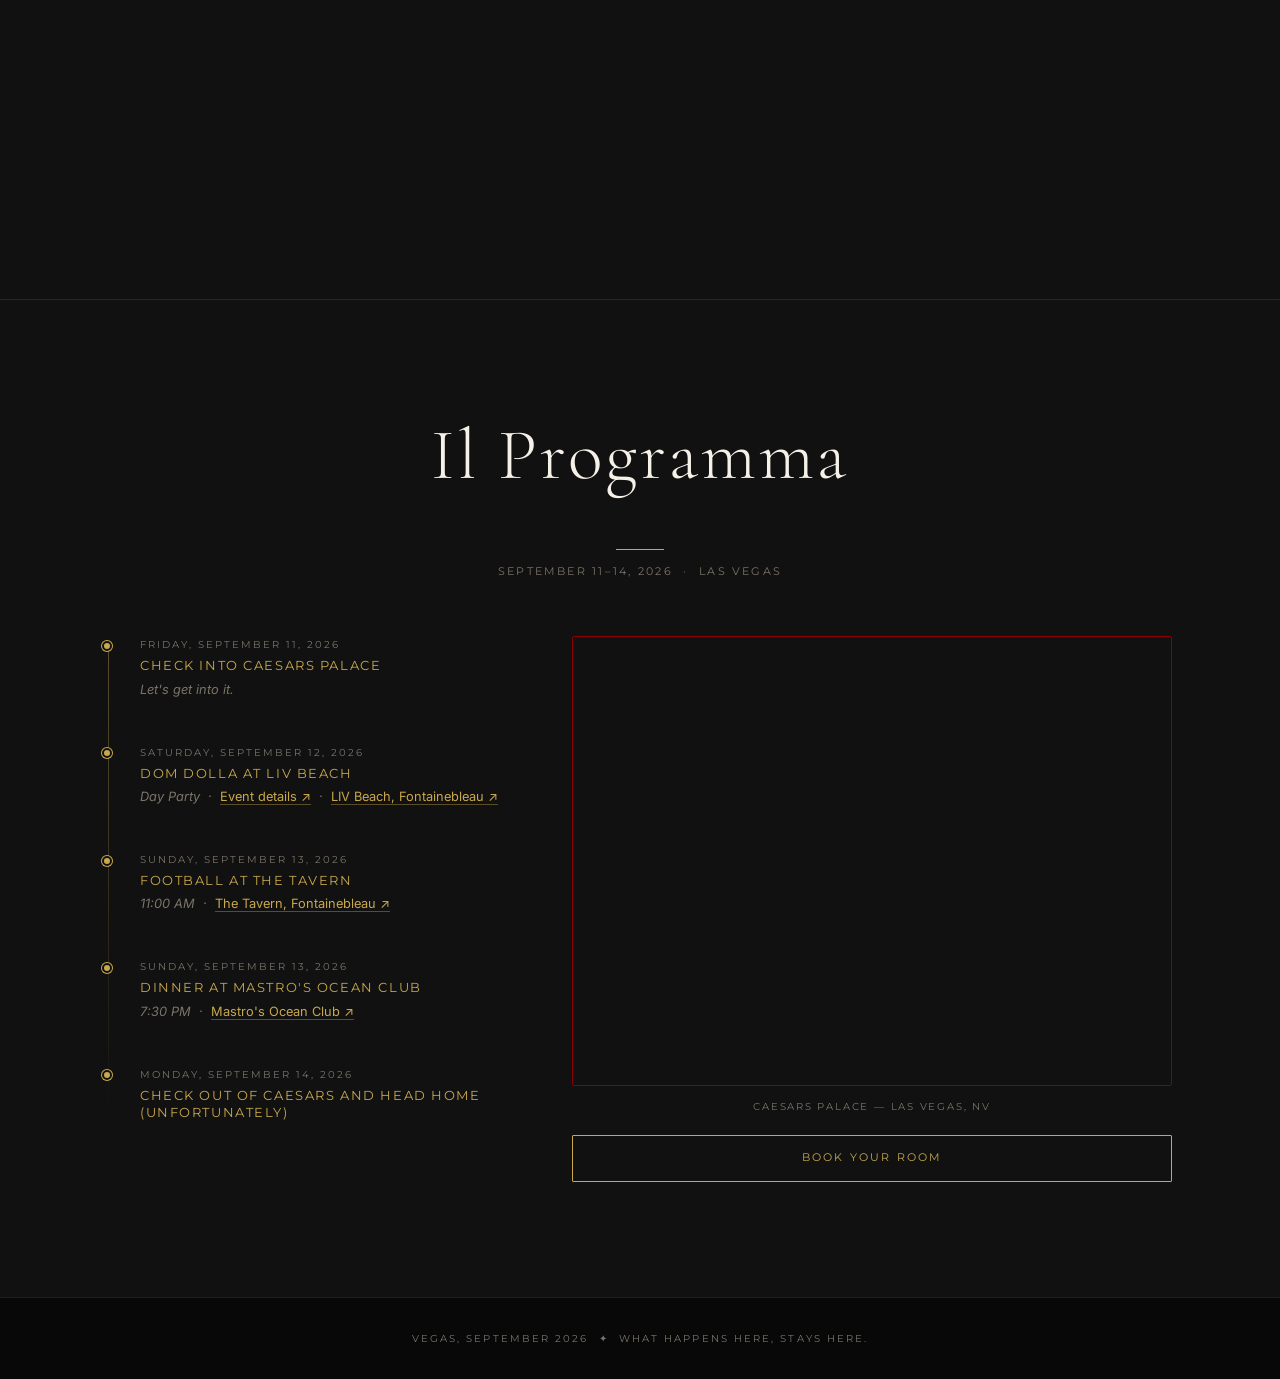
==== commit e8d05978: "Update Sunday football to The Tavern at Fontainebleau, 11 AM Co-Authored-By: Claude Opus 4.8 <norepl" ====
--- a/index.html
+++ b/index.html
@@ -285,7 +285,7 @@
             <div class="card__face card__face--back">
               <div class="card__back-content">
                 <p class="card__back-name">Jack Purdy</p>
-                <p class="card__back-epithet">Triple Levered</p>
+                <p class="card__back-epithet">The Margin Call</p>
                 <div class="card__back-divider"></div>
                 <p class="card__back-bio">A Manhattan finance guy who lives triple levered, in the markets and everywhere else. Shares a birthday with Bryce Harper, though only one of them brings it up. Rode with the groom for Indiana's Rose Bowl and national championship victories, and is happiest in Miami: poolside, sprawled across the largest surface he can find.</p>
               </div>
@@ -510,8 +510,11 @@
             <li class="timeline__event timeline__event--confirmed">
               <div class="timeline__node"></div>
               <p class="timeline__date">Sunday, September 13, 2026</p>
-              <p class="timeline__event-name">Football at the Sportsbook / Sports Bar</p>
-              <p class="timeline__detail">TBD &mdash; Venue TBD.</p>
+              <p class="timeline__event-name">Football at The Tavern</p>
+              <p class="timeline__detail">
+                11:00 AM &nbsp;&middot;&nbsp;
+                <a href="https://maps.google.com/?q=The+Tavern+Fontainebleau+Las+Vegas" target="_blank" rel="noopener noreferrer">The Tavern, Fontainebleau &#8599;</a>
+              </p>
             </li>
             <li class="timeline__event timeline__event--confirmed">
               <div class="timeline__node"></div>
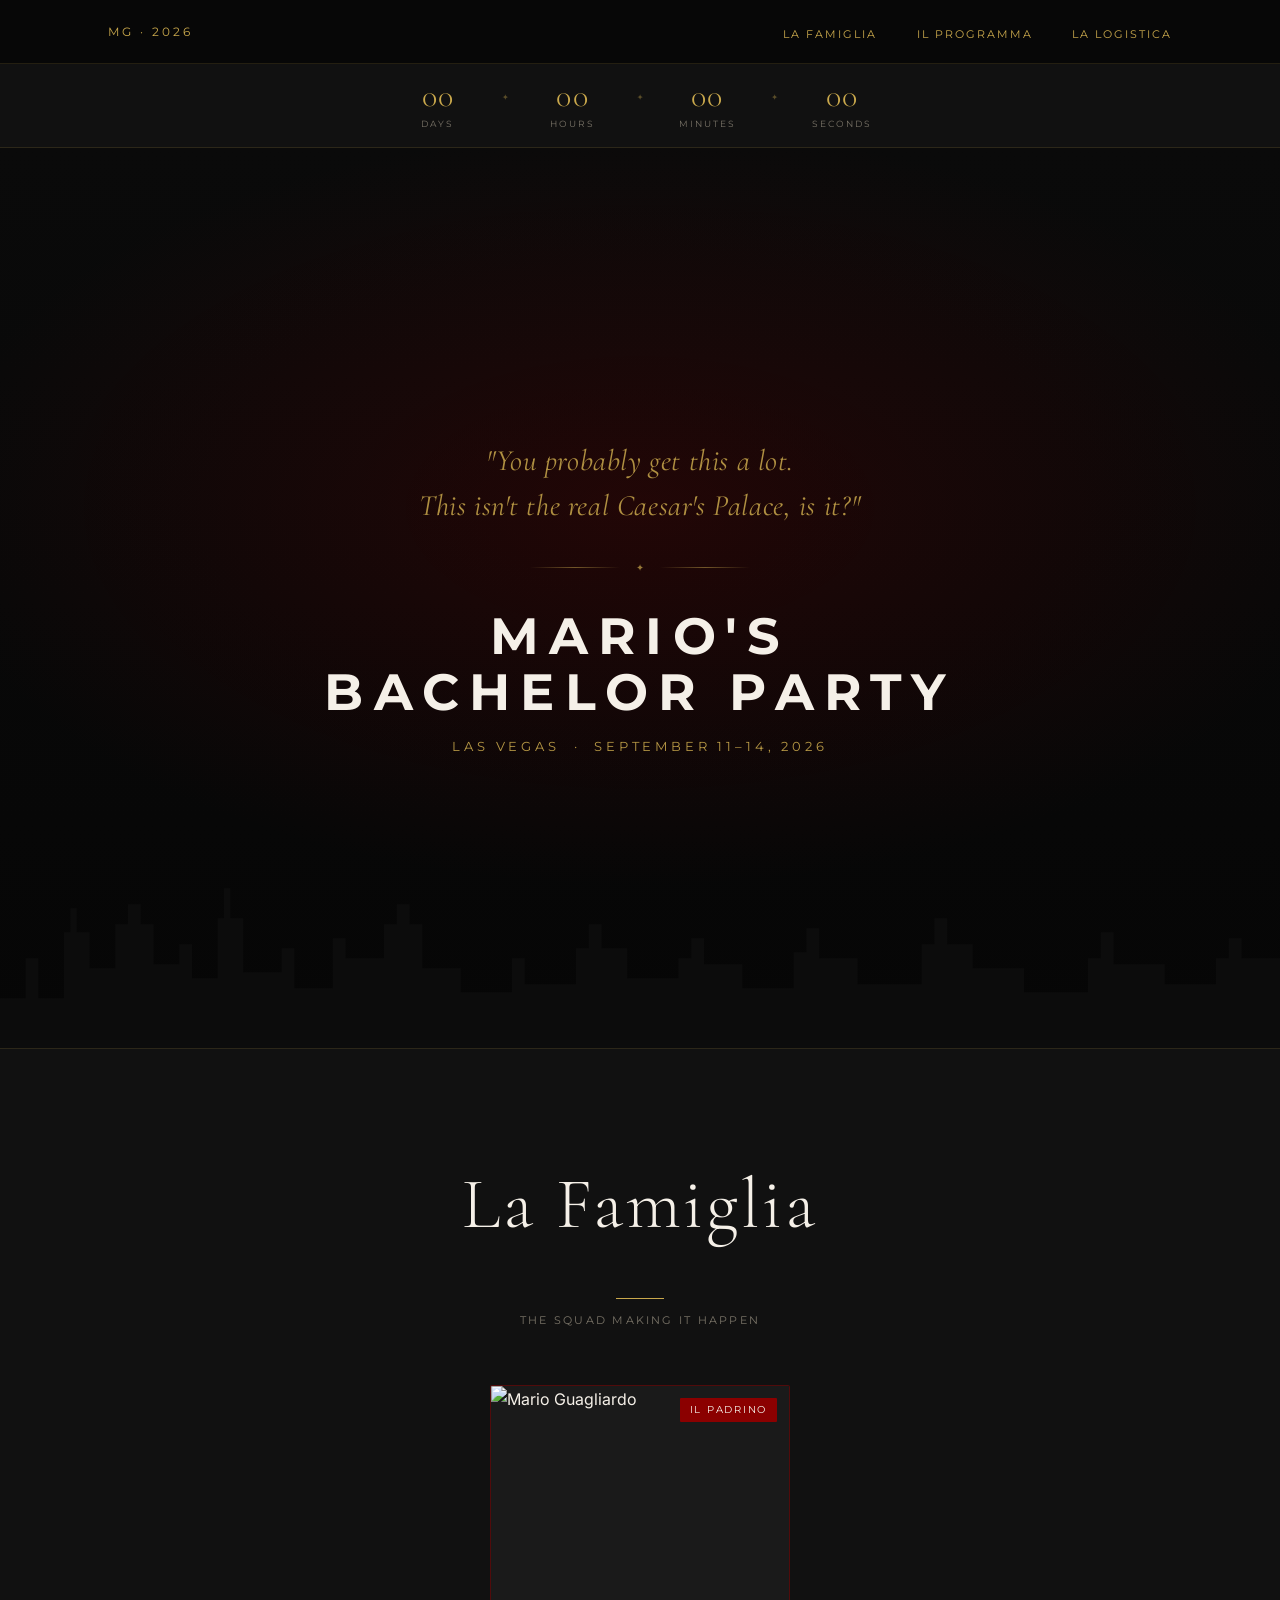
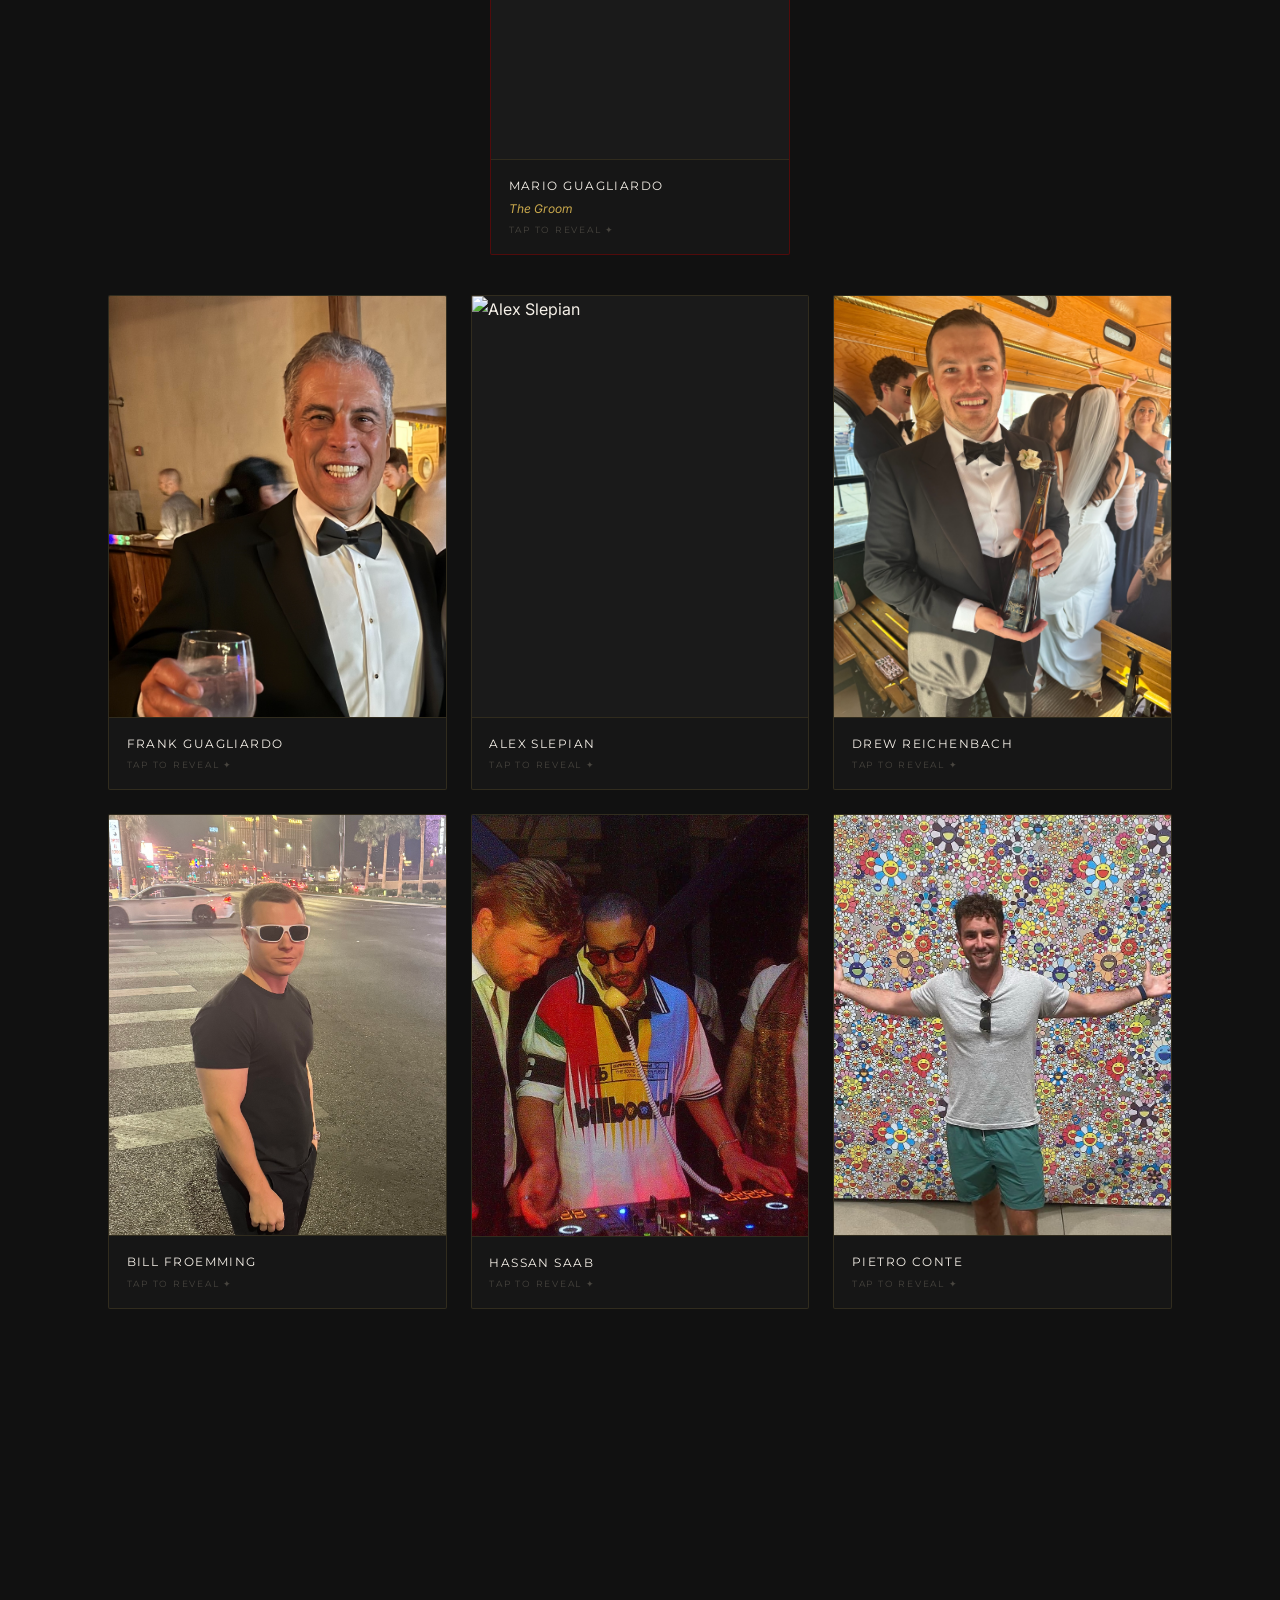
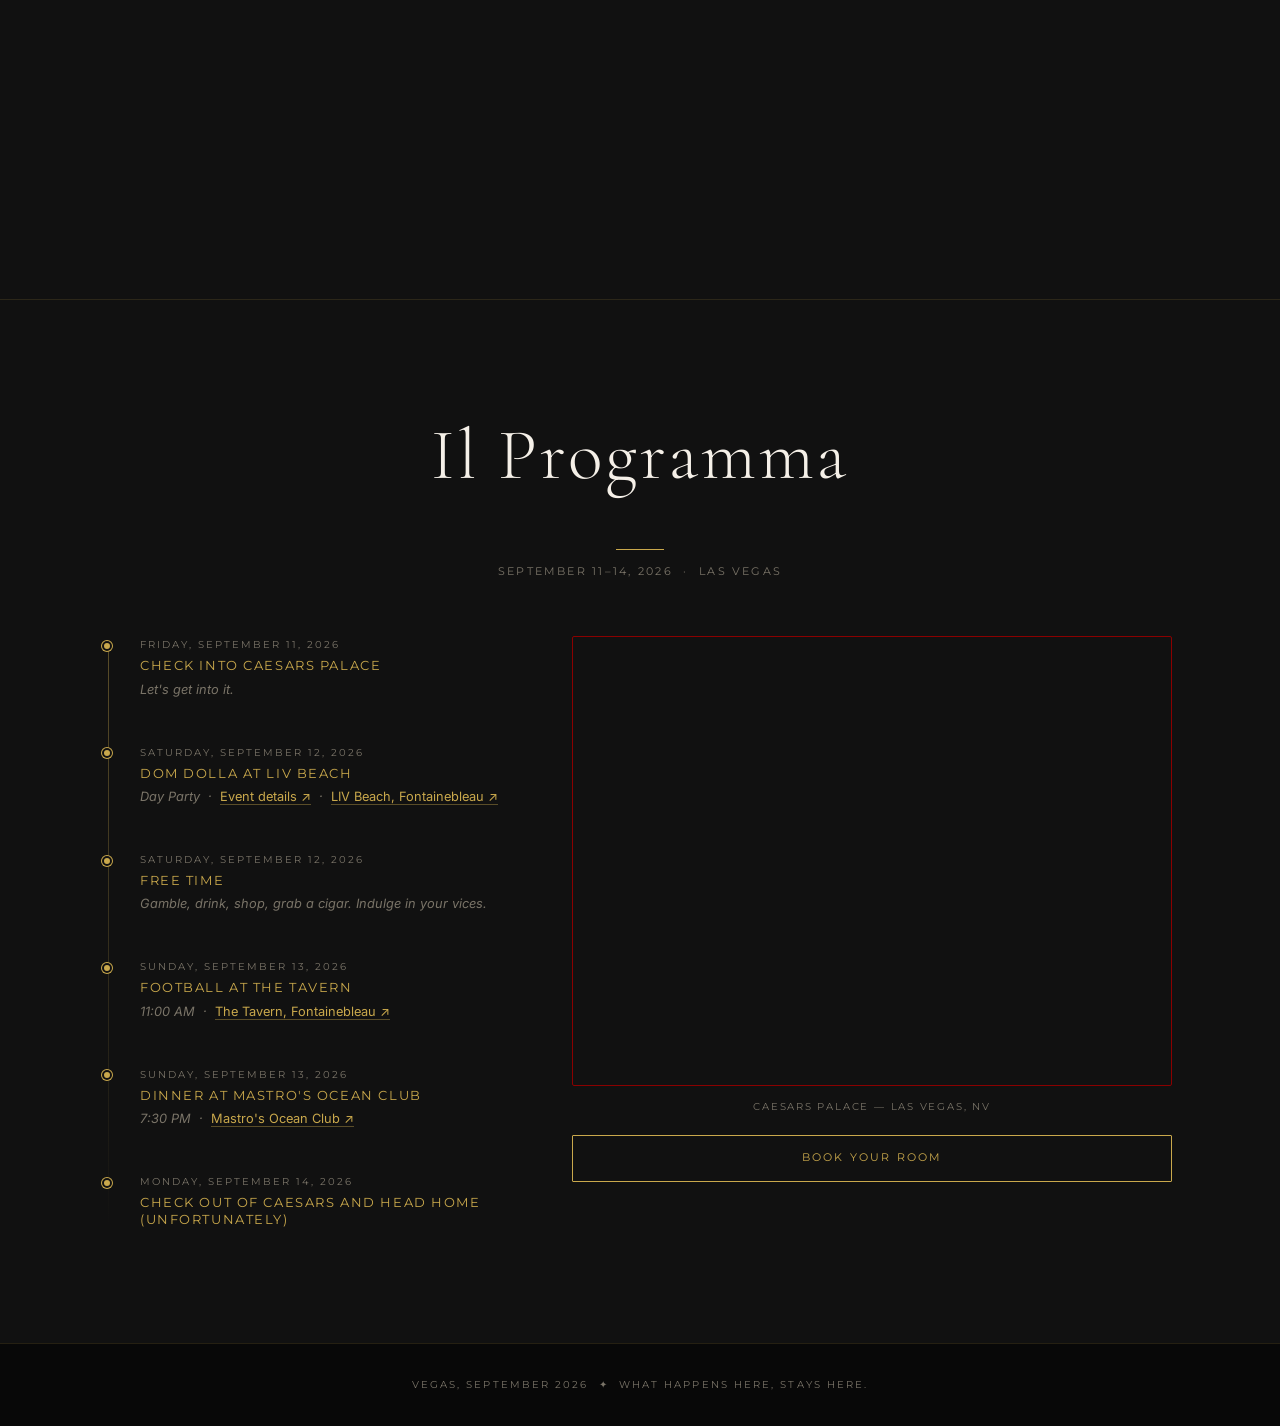
==== commit 06a4c063: "Add Saturday Free Time block after Dom Dolla Co-Authored-By: Claude Opus 4.8 <noreply@anthropic.com>" ====
--- a/index.html
+++ b/index.html
@@ -506,6 +506,12 @@
                 &nbsp;&middot;&nbsp;
                 <a href="https://maps.google.com/?q=LIV+Beach+Fontainebleau+Las+Vegas" target="_blank" rel="noopener noreferrer">LIV Beach, Fontainebleau &#8599;</a>
               </p>
+            </li>
+            <li class="timeline__event timeline__event--confirmed">
+              <div class="timeline__node"></div>
+              <p class="timeline__date">Saturday, September 12, 2026</p>
+              <p class="timeline__event-name">Free Time</p>
+              <p class="timeline__detail">Gamble, drink, shop, grab a cigar. Indulge in your vices.</p>
             </li>
             <li class="timeline__event timeline__event--confirmed">
               <div class="timeline__node"></div>
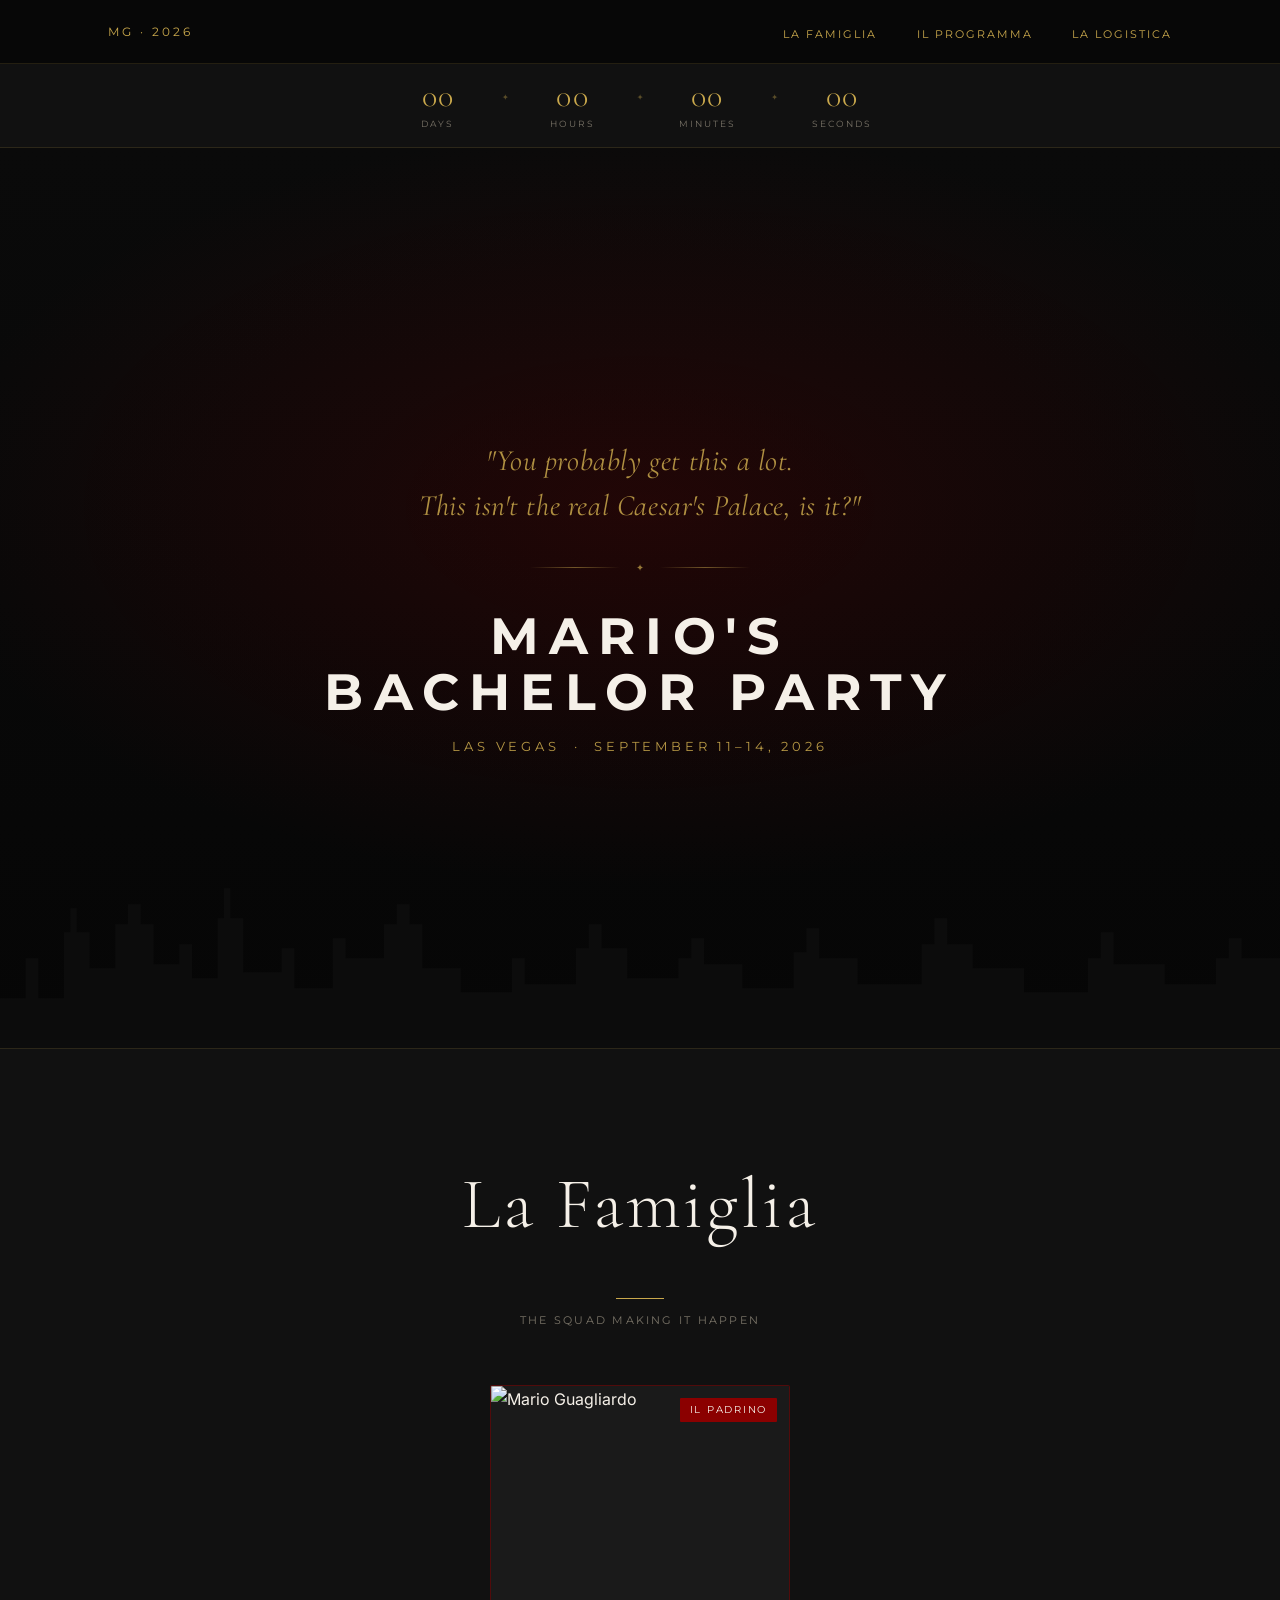
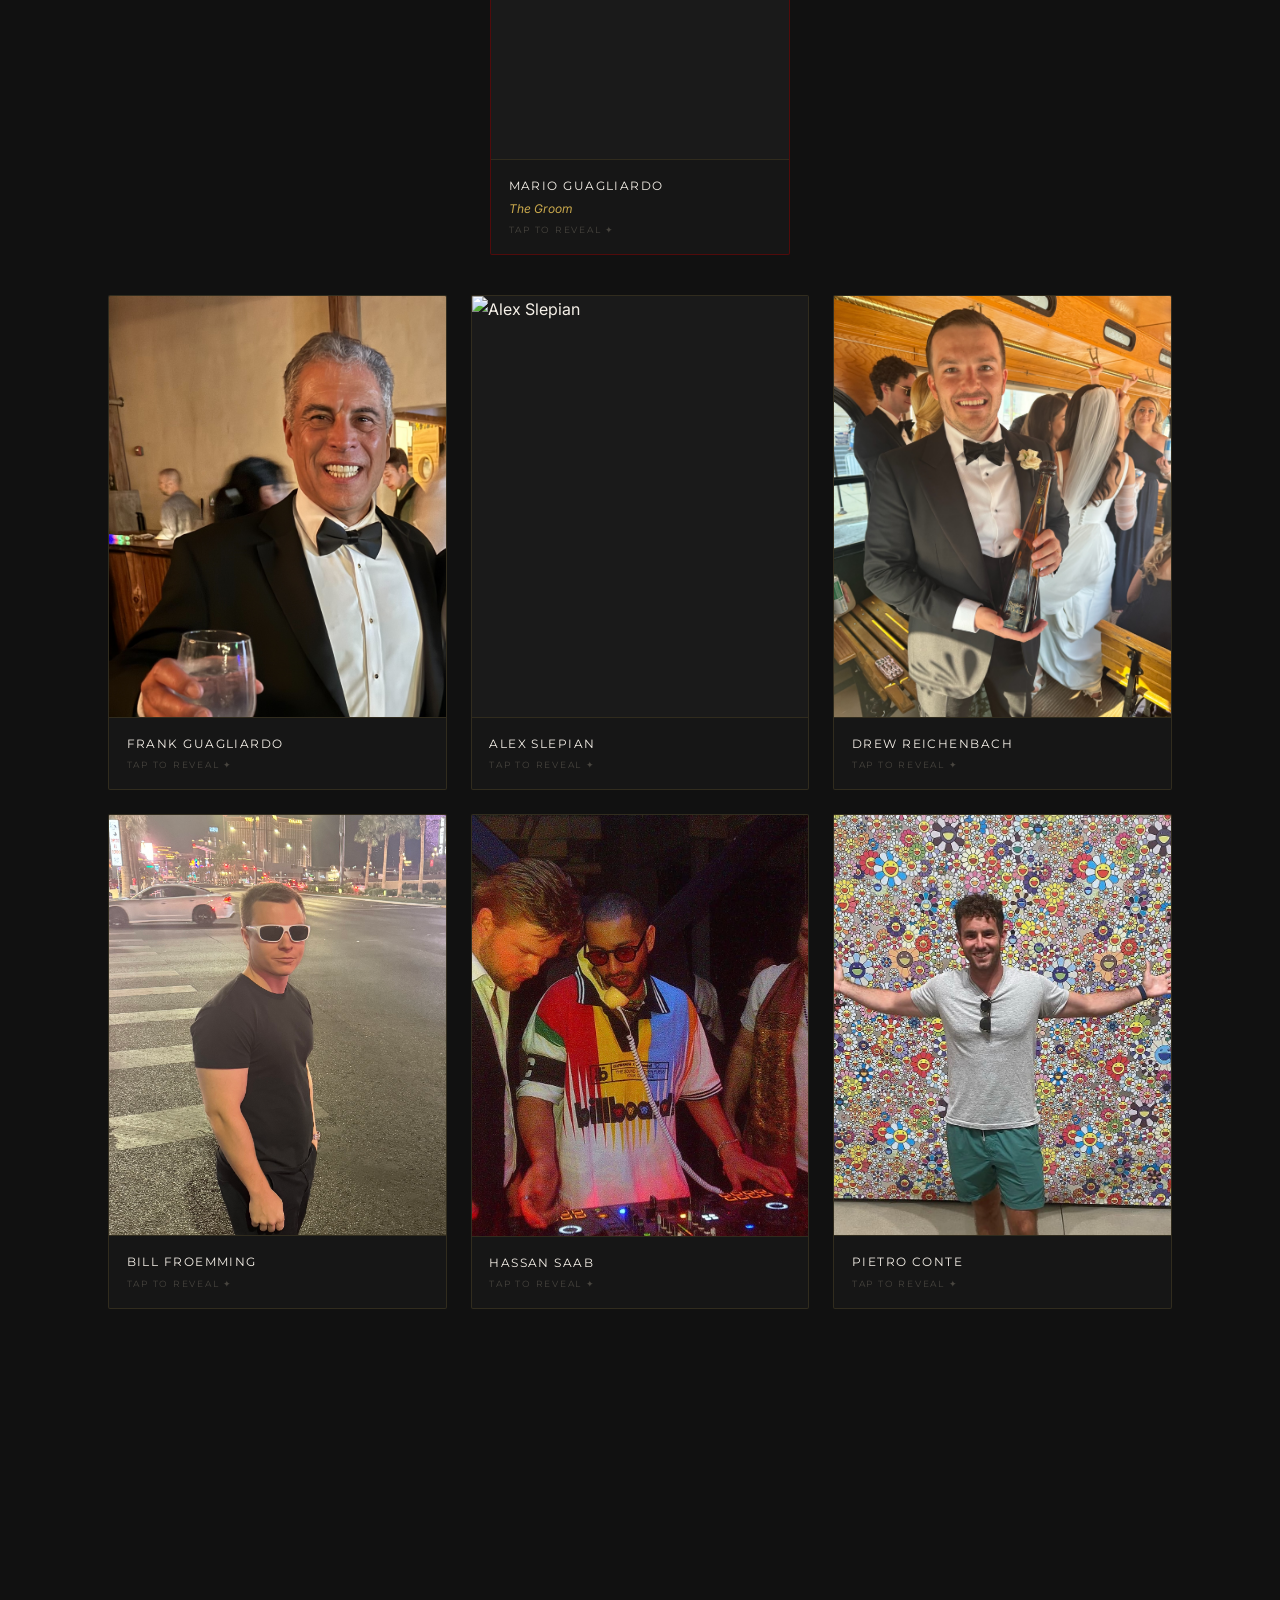
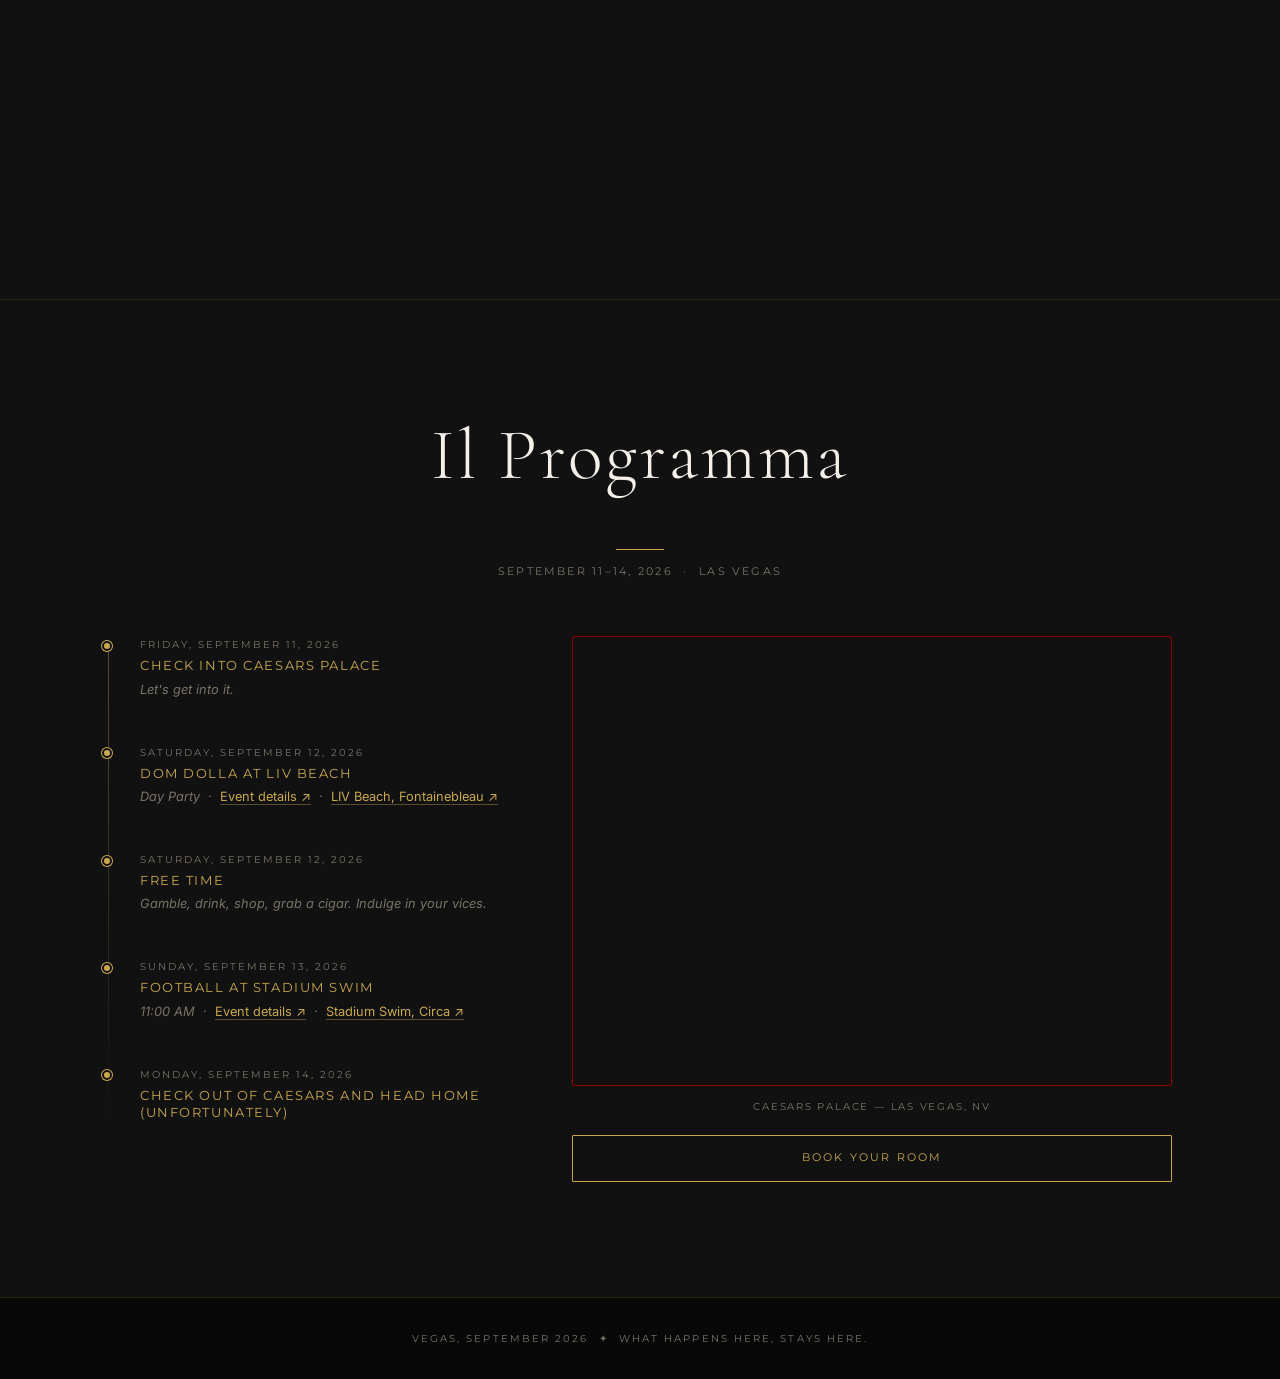
==== commit 90a0470c: "Move football to Stadium Swim at Circa; remove Mastro's dinner Co-Authored-By: Claude Opus 4.8 <nore" ====
--- a/index.html
+++ b/index.html
@@ -126,7 +126,7 @@
                 <p class="card__back-name">Frank Guagliardo</p>
                 <p class="card__back-epithet">The Don</p>
                 <div class="card__back-divider"></div>
-                <p class="card__back-bio">Father of the groom and the Don of the Guagliardo family. Former proprietor of the world-renowned Piero's Pizza out of the Chicago suburbs, and a cigar connoisseur of the highest order. Word is his humidor keeps a few Cubans that never bothered clearing customs, and he'll never tell you which.</p>
+                <p class="card__back-bio">Father of the groom and the Don of the Guagliardo family. Former proprietor of the world-renowned Piero's Pizza out of the Chicago suburbs, and a cigar connoisseur of the highest order. Word is his humidor keeps a few Cubans that never bothered clearing customs, and he'll never tell you which. Find him at the craps table, scotch in hand by night and an Irish coffee come morning. A legend.</p>
               </div>
             </div>
           </div>
@@ -402,7 +402,7 @@
                 <p class="card__back-name">Joe Eberhardt</p>
                 <p class="card__back-epithet">The Conductor</p>
                 <div class="card__back-divider"></div>
-                <p class="card__back-bio">The self-appointed Crossroads of America. He bleeds Purdue black and gold, goes die-hard for anything with Indiana on it, and can clear a plate of wings faster than you can name the sauce. Runs on old-school rap and whiskey, usually at the same time.</p>
+                <p class="card__back-bio">The self-appointed Crossroads of America. A Purdue man through and through who roots for anything with Indiana on it, and can clear a plate of wings faster than you can name the sauce. Runs on old-school rap and whiskey, usually at the same time.</p>
               </div>
             </div>
           </div>
@@ -448,7 +448,7 @@
                 <p class="card__back-name">Brian Norton</p>
                 <p class="card__back-epithet">The Controller</p>
                 <div class="card__back-divider"></div>
-                <p class="card__back-bio">Guides planes safely to the ground by day, then attacks a Tough Mudder course like he's clearing it for final approach. A father of two from the Chicago suburbs, die-hard Bears fan, and the fantasy football oracle everyone texts before locking in a lineup.</p>
+                <p class="card__back-bio">An air traffic controller with ice in his veins, he attacks a Tough Mudder course the same way he lands a red-eye: calm, precise, no wasted motion. Raising two kids outside Chicago, he's the fantasy football oracle everyone texts before locking in a lineup, and he'll go to war for the Monsters of the Midway every Sunday.</p>
               </div>
             </div>
           </div>
@@ -516,19 +516,12 @@
             <li class="timeline__event timeline__event--confirmed">
               <div class="timeline__node"></div>
               <p class="timeline__date">Sunday, September 13, 2026</p>
-              <p class="timeline__event-name">Football at The Tavern</p>
+              <p class="timeline__event-name">Football at Stadium Swim</p>
               <p class="timeline__detail">
                 11:00 AM &nbsp;&middot;&nbsp;
-                <a href="https://maps.google.com/?q=The+Tavern+Fontainebleau+Las+Vegas" target="_blank" rel="noopener noreferrer">The Tavern, Fontainebleau &#8599;</a>
-              </p>
-            </li>
-            <li class="timeline__event timeline__event--confirmed">
-              <div class="timeline__node"></div>
-              <p class="timeline__date">Sunday, September 13, 2026</p>
-              <p class="timeline__event-name">Dinner at Mastro's Ocean Club</p>
-              <p class="timeline__detail">
-                7:30 PM &nbsp;&middot;&nbsp;
-                <a href="https://maps.google.com/?q=Mastro's+Ocean+Club+Las+Vegas" target="_blank" rel="noopener noreferrer">Mastro's Ocean Club &#8599;</a>
+                <a href="https://www.circalasvegas.com/stadium-swim/" target="_blank" rel="noopener noreferrer">Event details &#8599;</a>
+                &nbsp;&middot;&nbsp;
+                <a href="https://maps.google.com/?q=Stadium+Swim+Circa+Las+Vegas" target="_blank" rel="noopener noreferrer">Stadium Swim, Circa &#8599;</a>
               </p>
             </li>
             <li class="timeline__event timeline__event--confirmed">
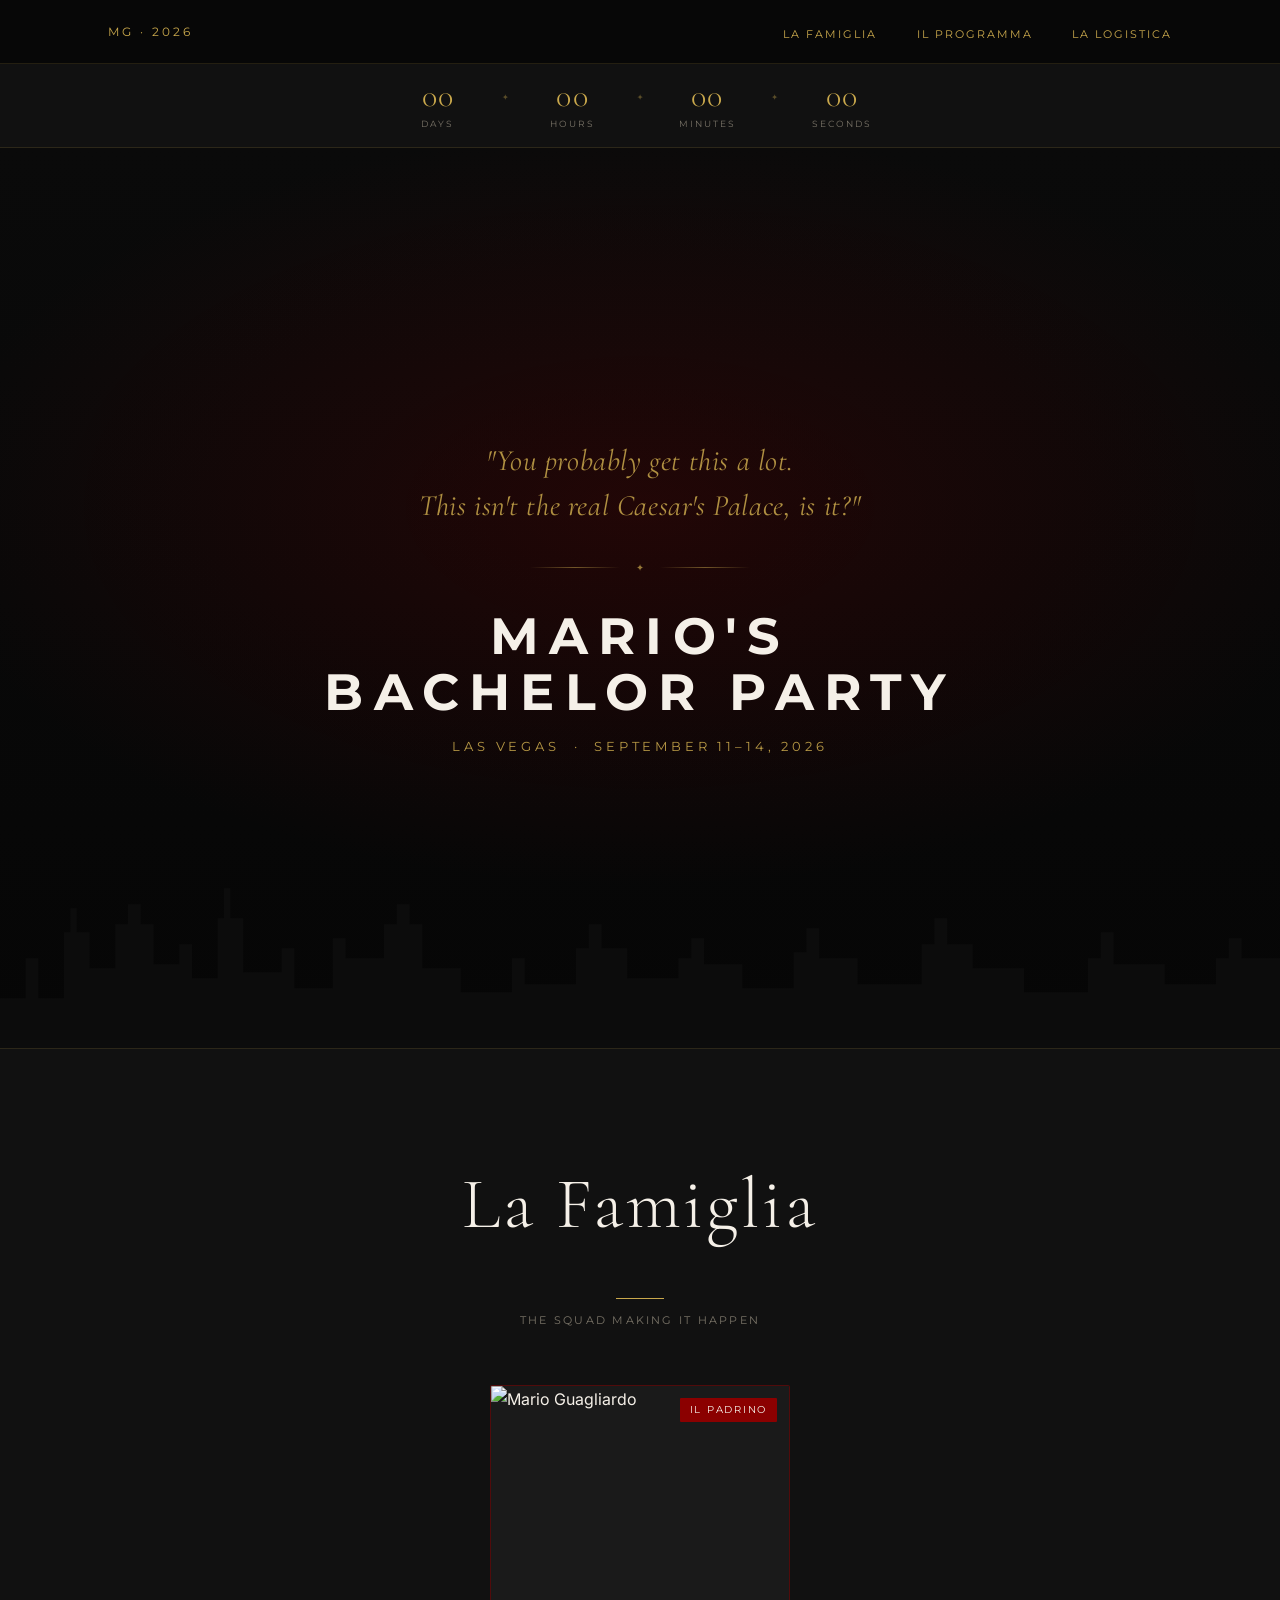
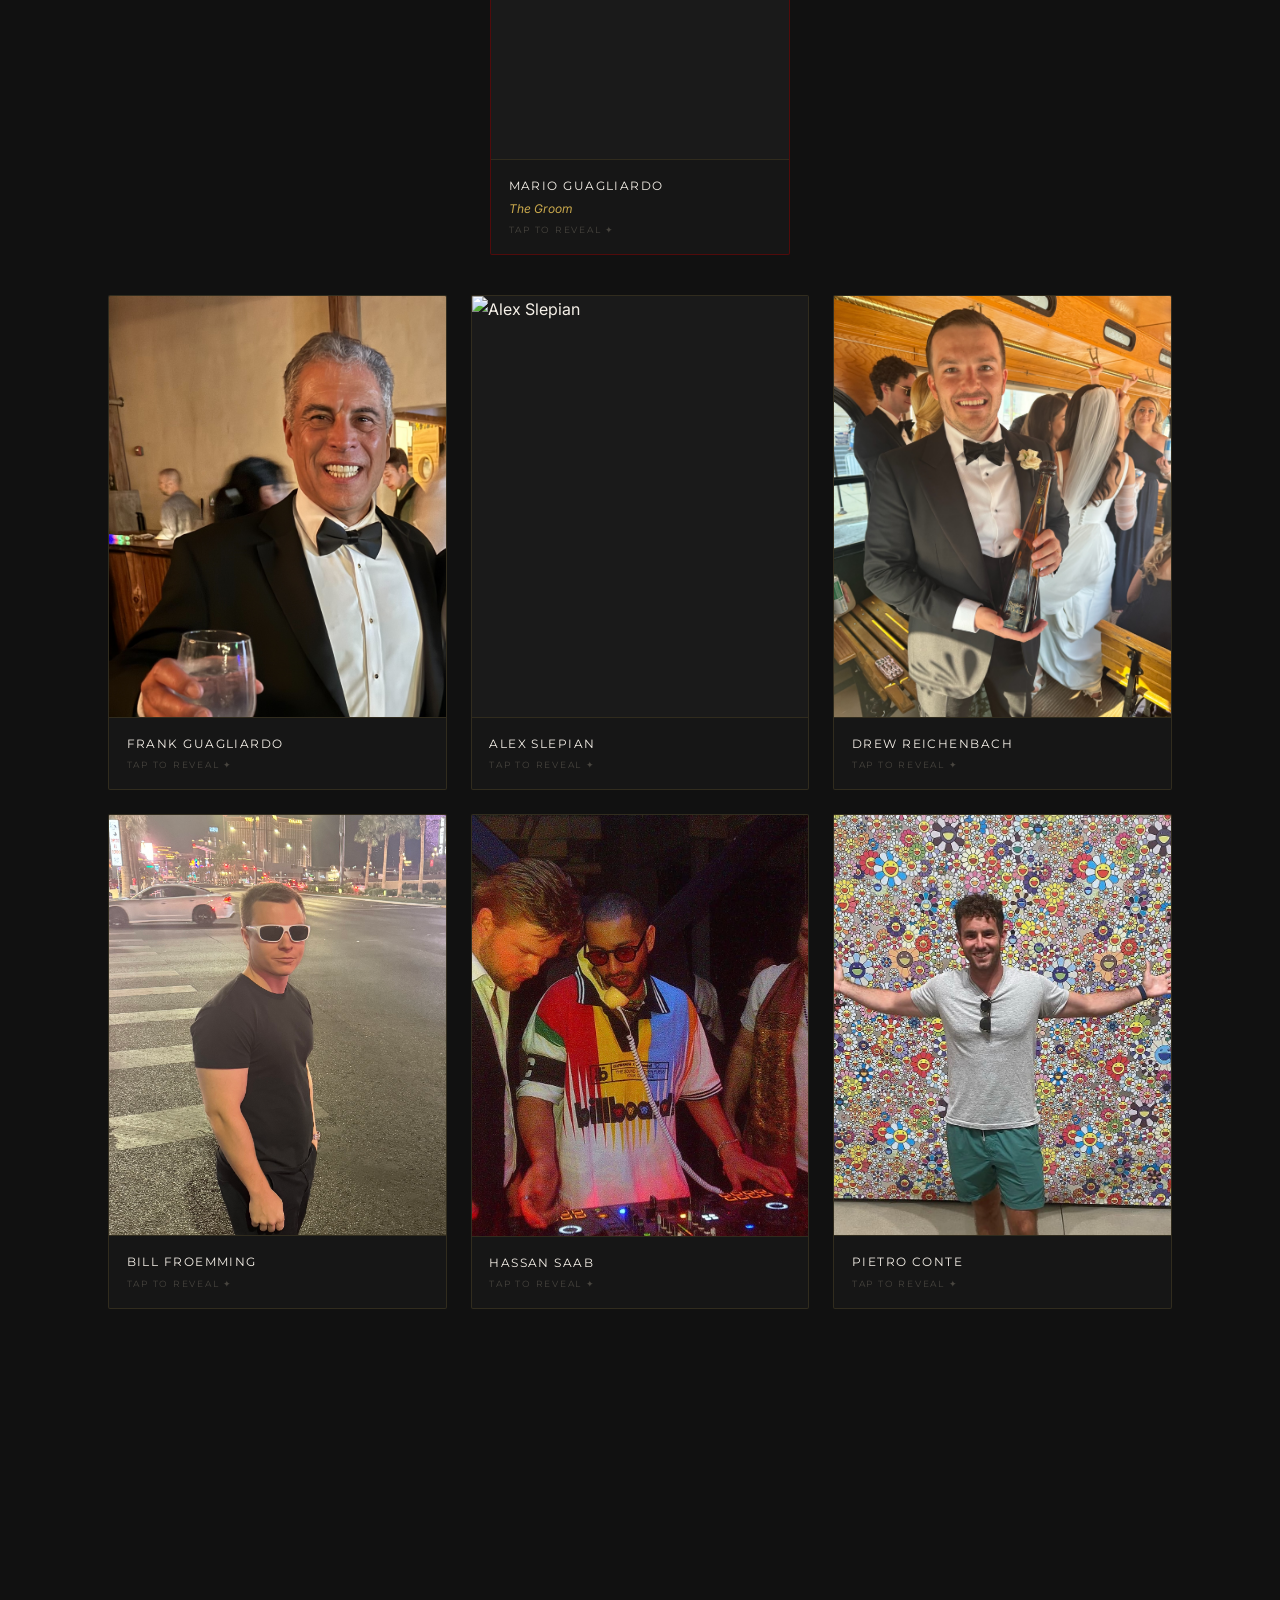
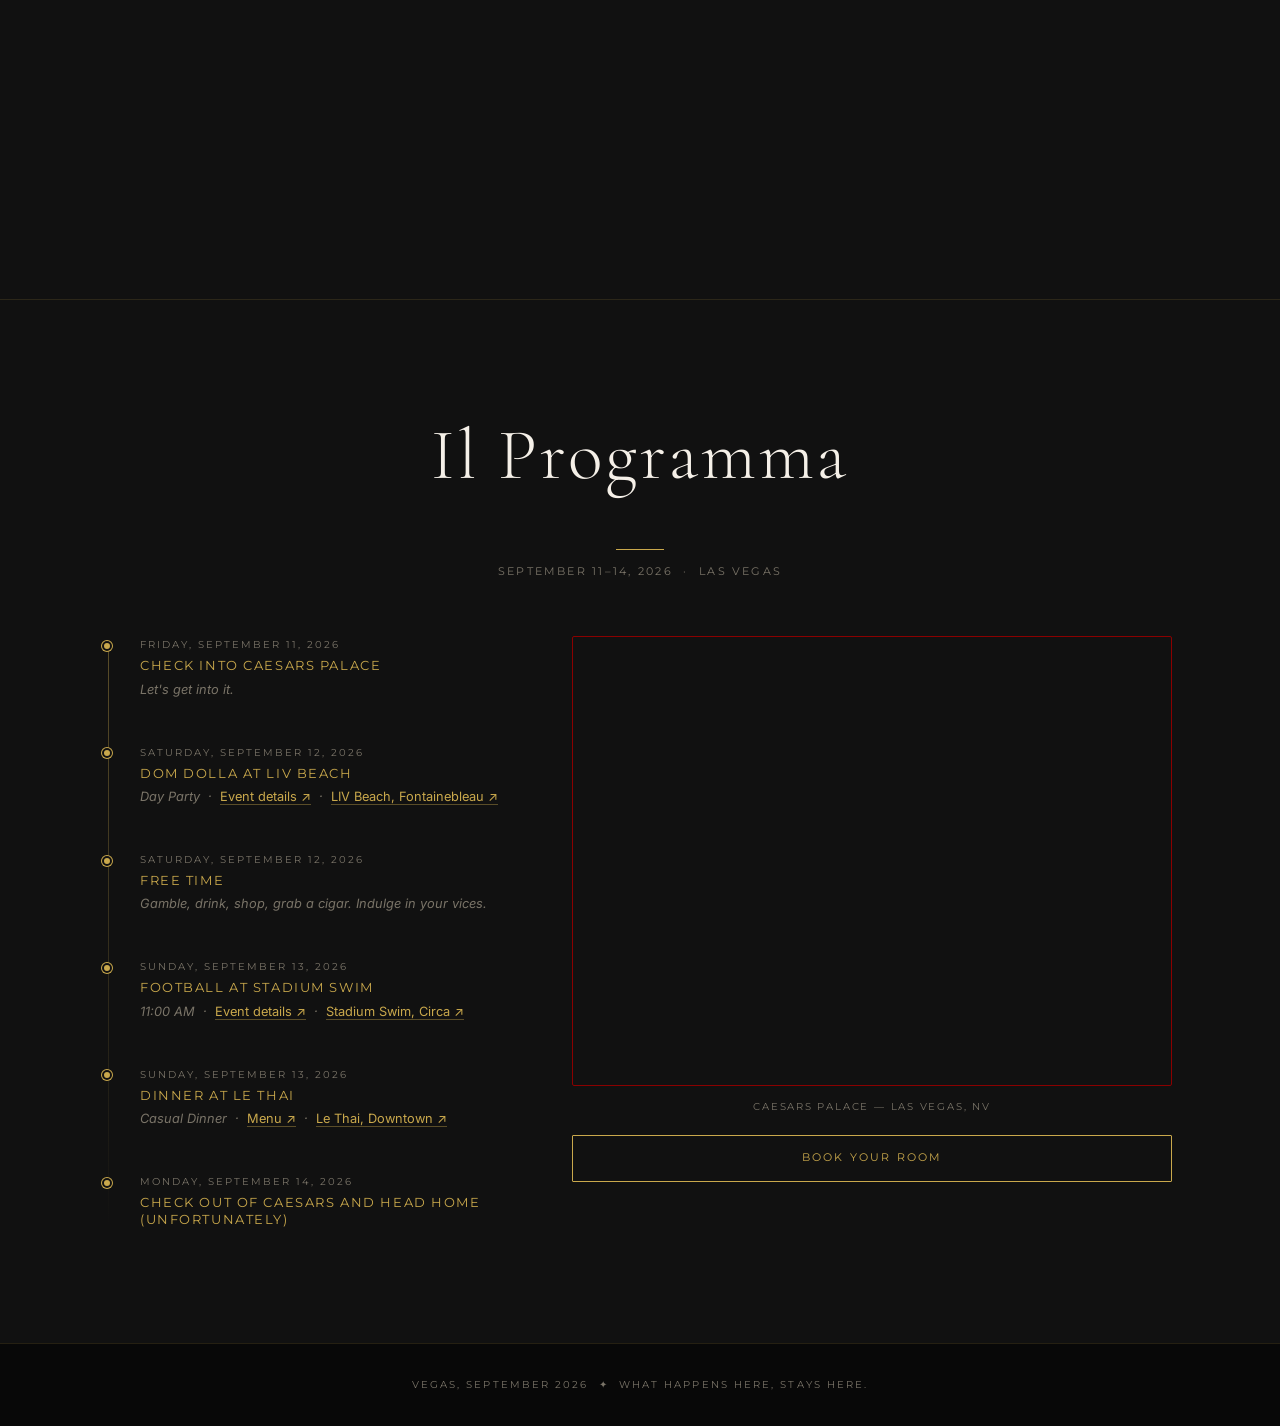
==== commit bf130eb9: "Add Sunday dinner at Le Thai Co-Authored-By: Claude Opus 4.8 <noreply@anthropic.com>" ====
--- a/index.html
+++ b/index.html
@@ -526,6 +526,17 @@
             </li>
             <li class="timeline__event timeline__event--confirmed">
               <div class="timeline__node"></div>
+              <p class="timeline__date">Sunday, September 13, 2026</p>
+              <p class="timeline__event-name">Dinner at Le Thai</p>
+              <p class="timeline__detail">
+                Casual Dinner &nbsp;&middot;&nbsp;
+                <a href="https://lethaivegas.com/" target="_blank" rel="noopener noreferrer">Menu &#8599;</a>
+                &nbsp;&middot;&nbsp;
+                <a href="https://maps.google.com/?q=Le+Thai+Las+Vegas" target="_blank" rel="noopener noreferrer">Le Thai, Downtown &#8599;</a>
+              </p>
+            </li>
+            <li class="timeline__event timeline__event--confirmed">
+              <div class="timeline__node"></div>
               <p class="timeline__date">Monday, September 14, 2026</p>
               <p class="timeline__event-name">Check Out of Caesars and Head Home (Unfortunately)</p>
             </li>
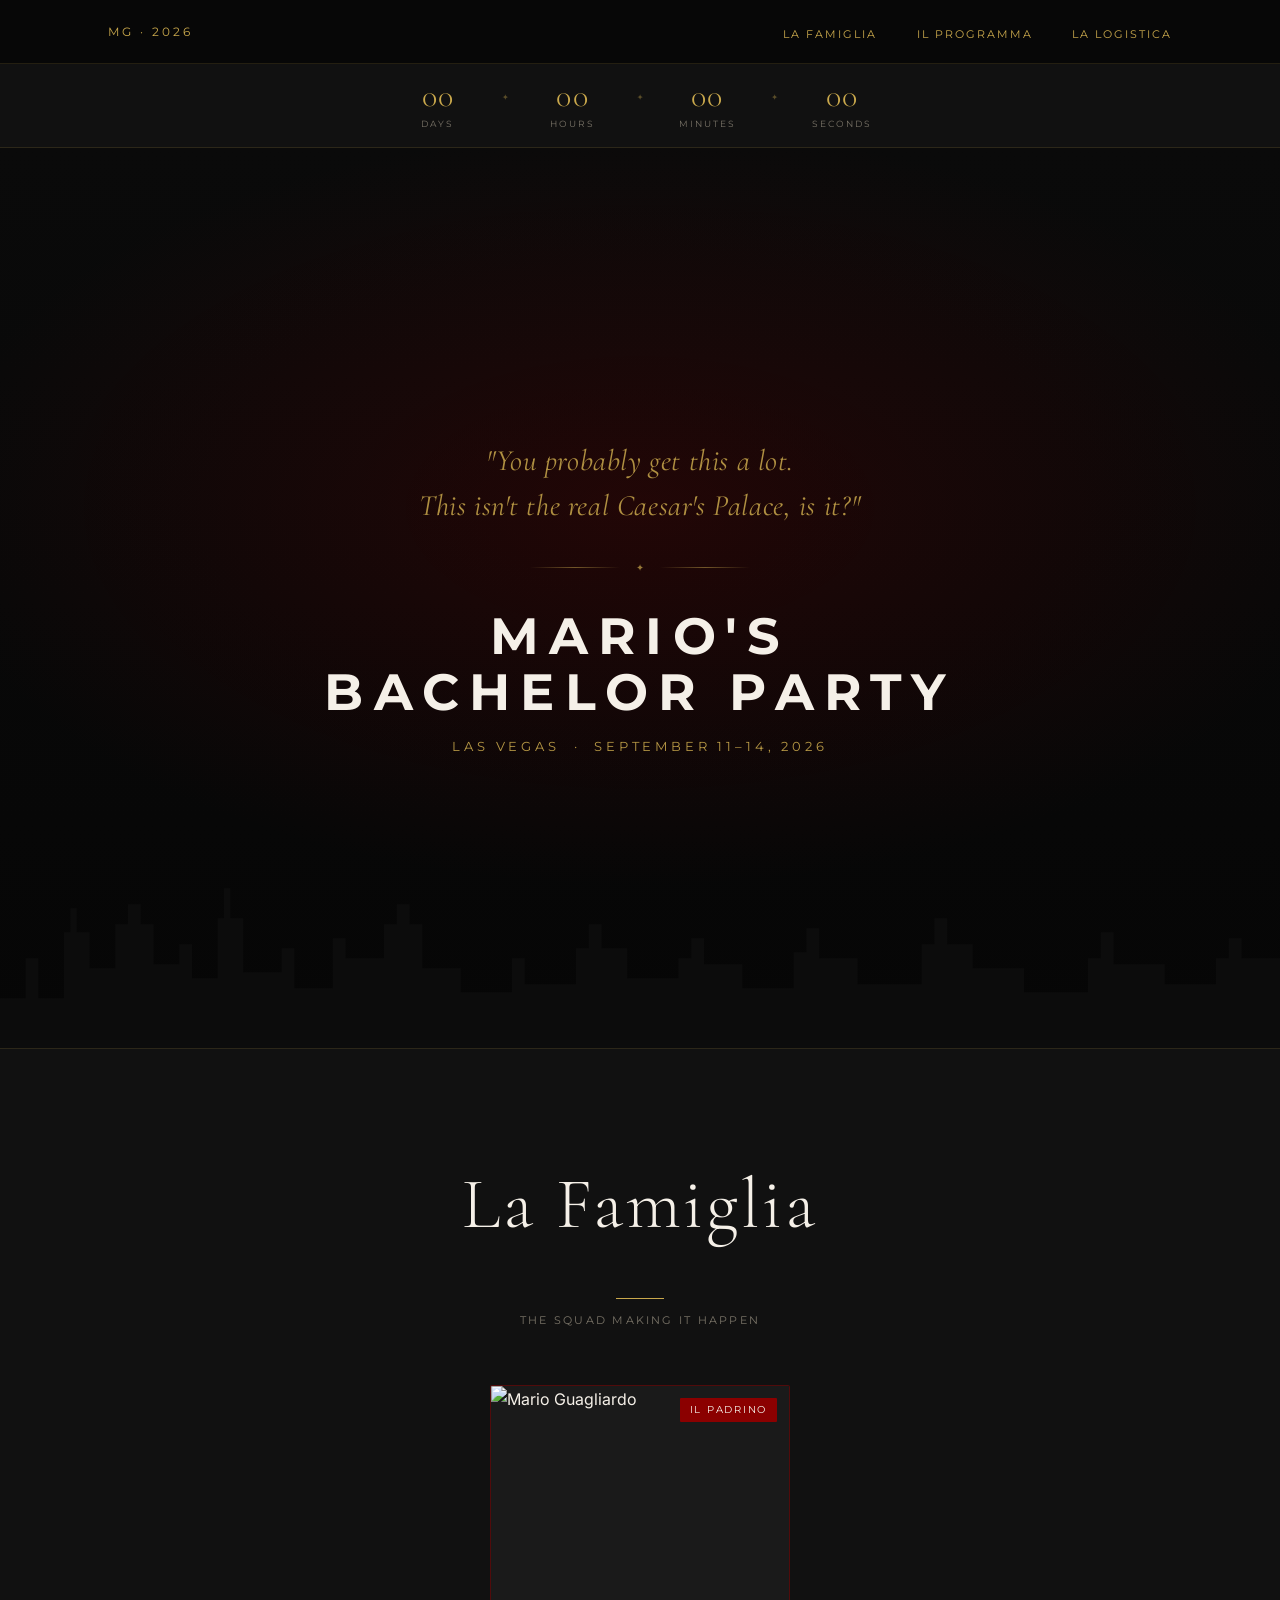
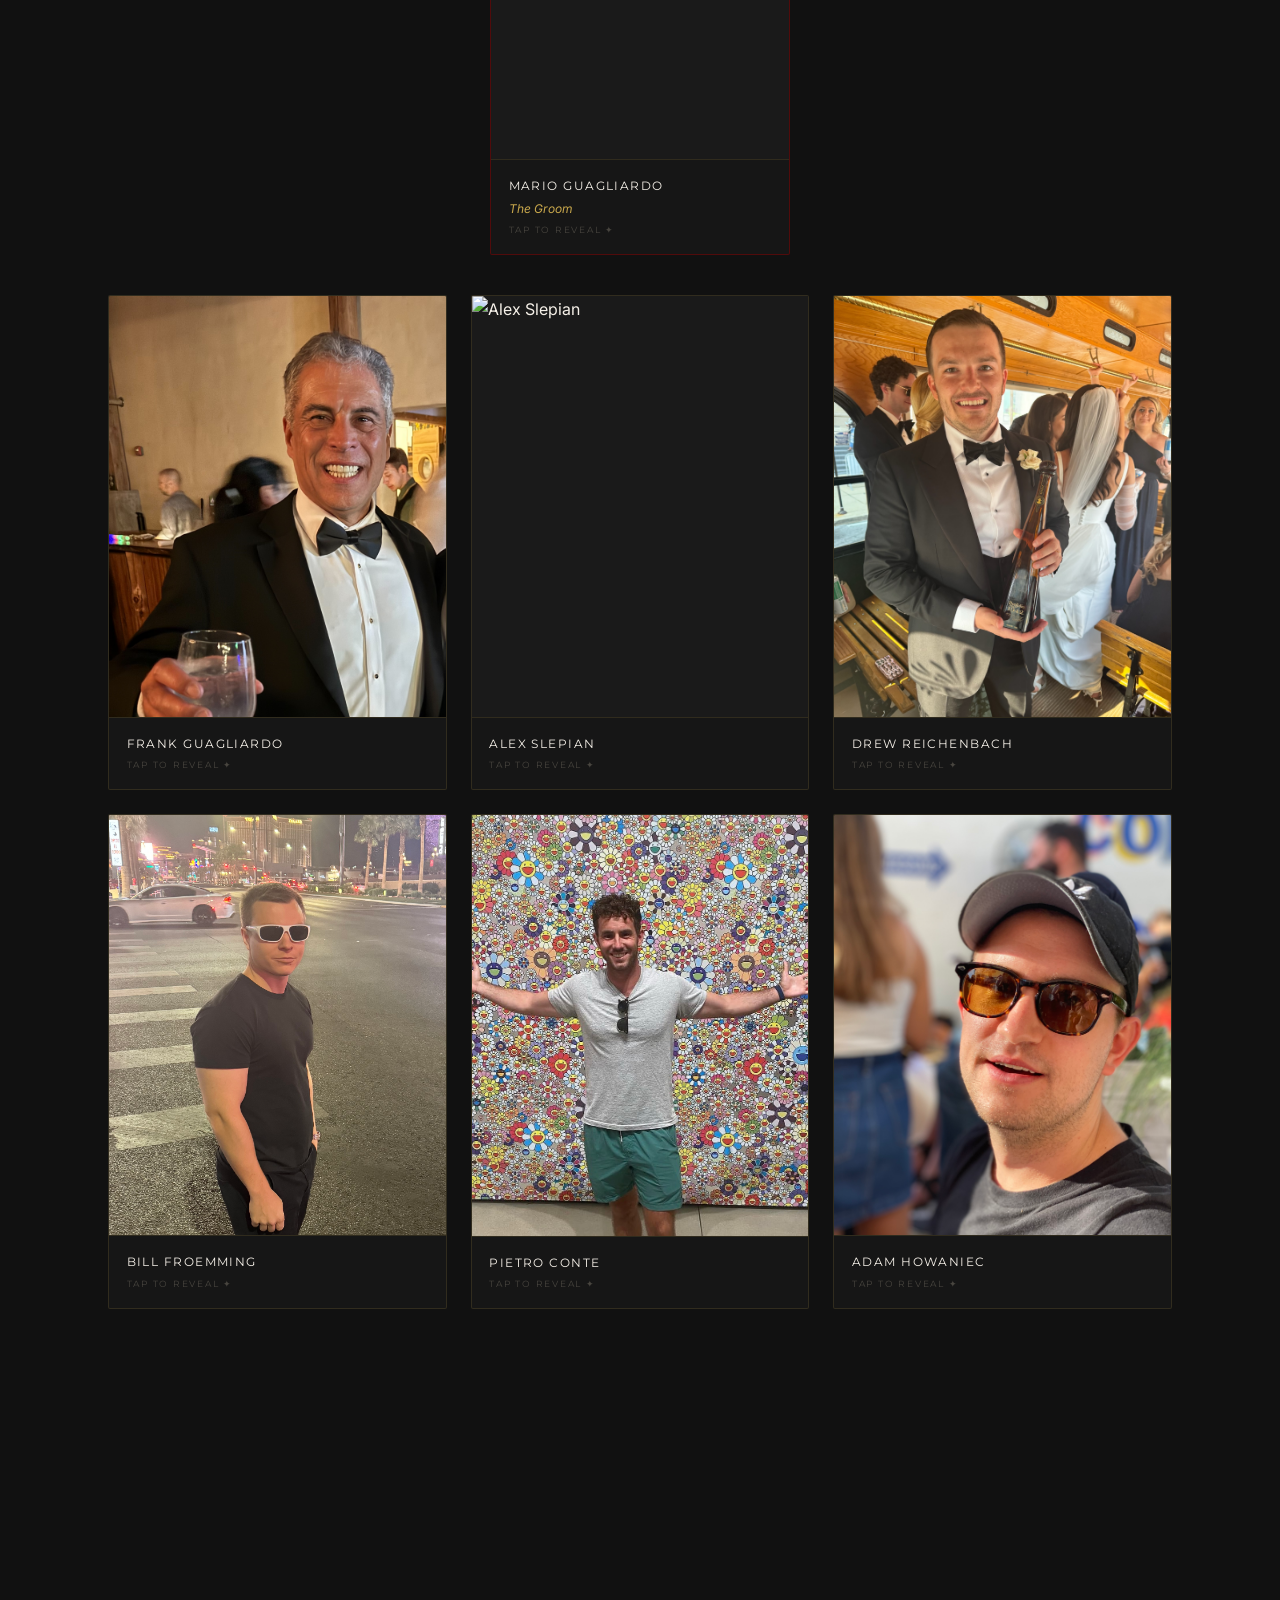
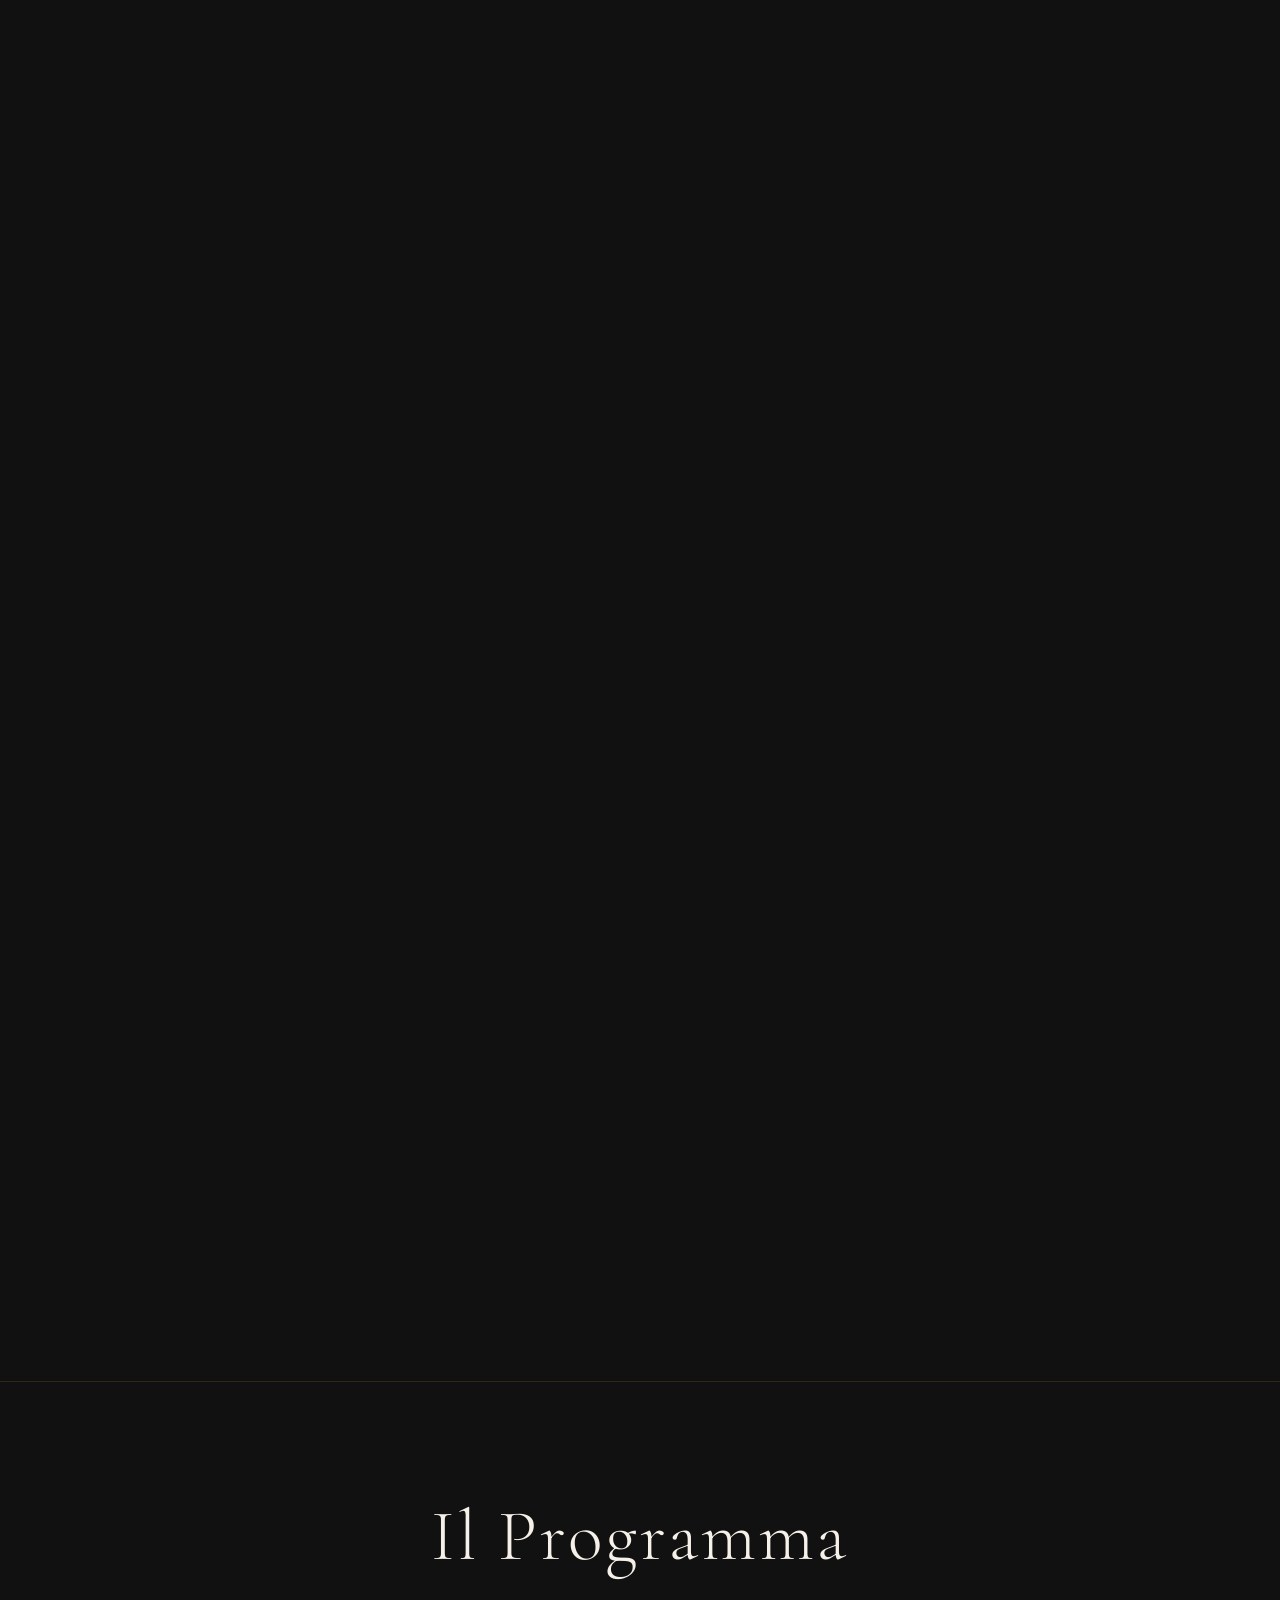
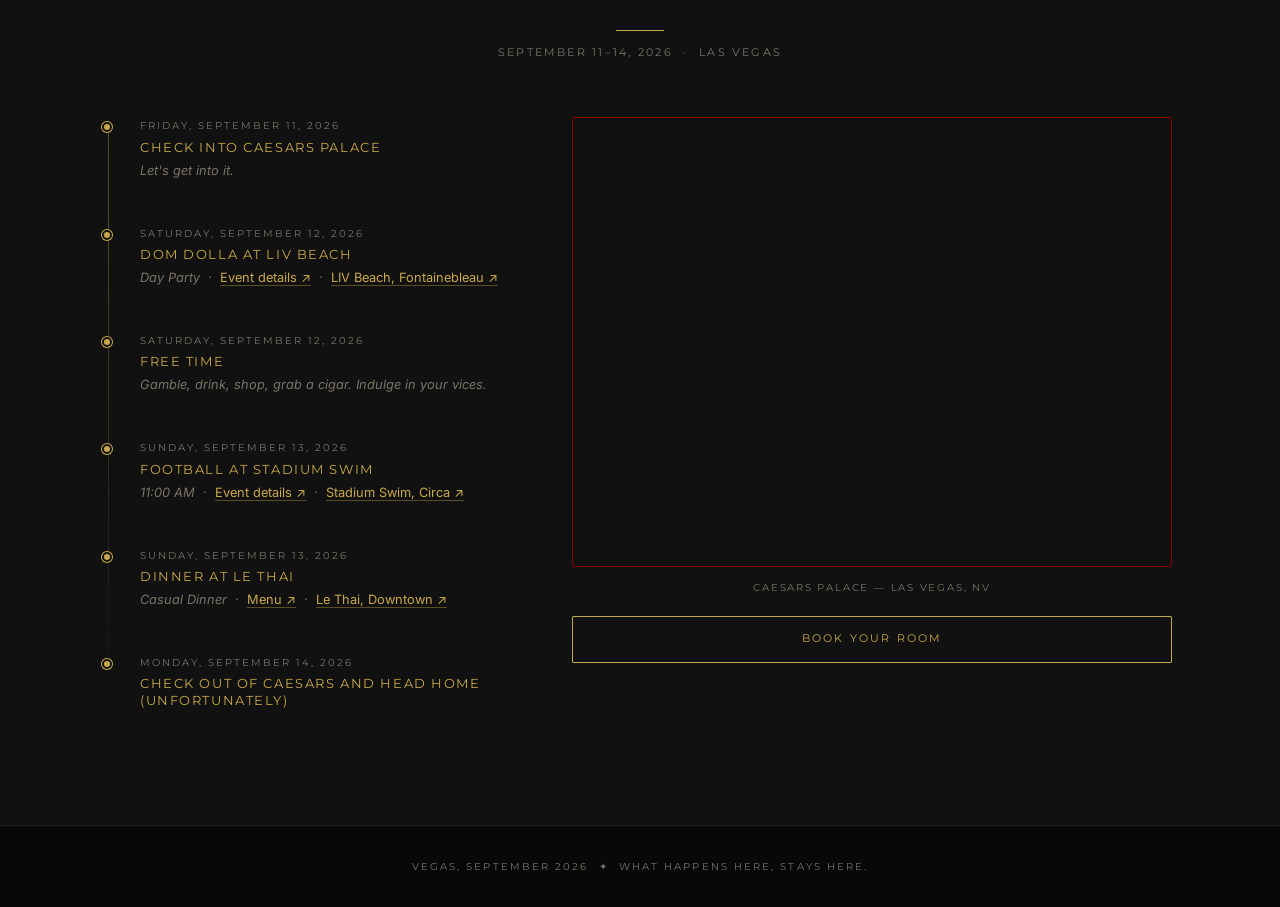
==== commit 60a4f09b: "Remove Hassan and Gio from the site Co-Authored-By: Claude Opus 5 <noreply@anthropic.com>" ====
--- a/index.html
+++ b/index.html
@@ -201,29 +201,6 @@
           </div>
         </div>
 
-        <!-- Hassan Saab — flip -->
-        <div class="famiglia__card is-flippable">
-          <div class="card__inner">
-            <div class="card__face card__face--front">
-              <div class="famiglia__photo-wrap">
-                <img src="images/hassan.jpg" alt="Hassan Saab" loading="lazy" />
-              </div>
-              <div class="famiglia__info">
-                <p class="famiglia__name">Hassan Saab</p>
-                <p class="famiglia__hint">Tap to reveal ✦</p>
-              </div>
-            </div>
-            <div class="card__face card__face--back">
-              <div class="card__back-content">
-                <p class="card__back-name">Hassan Saab</p>
-                <p class="card__back-epithet">Guapi Papi</p>
-                <div class="card__back-divider"></div>
-                <p class="card__back-bio">Forward deployed engineer by day. By night, he becomes Guapi Papi: DJ, smoke machine, and honorary Colombian national. The family's international man of mystery, and he never misses a drop.</p>
-              </div>
-            </div>
-          </div>
-        </div>
-
         <!-- Pietro Conte — flip -->
         <div class="famiglia__card is-flippable">
           <div class="card__inner">
@@ -357,29 +334,6 @@
                 <p class="card__back-epithet">The Doctor Is In</p>
                 <div class="card__back-divider"></div>
                 <p class="card__back-bio">A doctor in training putting down roots in Austin, and a proud Iowa Hawkeye a long way from the cornfields. He ran track back in the day and still moves like it, which explains his standing as the family's resident dance-floor surgeon. Too smart for his own good, and the only man who can diagnose you and out-dance you on the same night.</p>
-              </div>
-            </div>
-          </div>
-        </div>
-
-        <!-- Gio Culotta — flip -->
-        <div class="famiglia__card is-flippable">
-          <div class="card__inner">
-            <div class="card__face card__face--front">
-              <div class="famiglia__photo-wrap">
-                <img src="images/gioCulotta.jpg" alt="Gio Culotta" loading="lazy" />
-              </div>
-              <div class="famiglia__info">
-                <p class="famiglia__name">Gio Culotta</p>
-                <p class="famiglia__hint">Tap to reveal ✦</p>
-              </div>
-            </div>
-            <div class="card__face card__face--back">
-              <div class="card__back-content">
-                <p class="card__back-name">Gio Culotta</p>
-                <p class="card__back-epithet">The Rebuttal</p>
-                <div class="card__back-divider"></div>
-                <p class="card__back-bio">By his own admission, the drunkest girl at the party. Moves freight for a living and talks trash for free, a professional heckler with his sights set squarely on the Closing Argument's crown. Here for exactly one thing: a good time.</p>
               </div>
             </div>
           </div>
